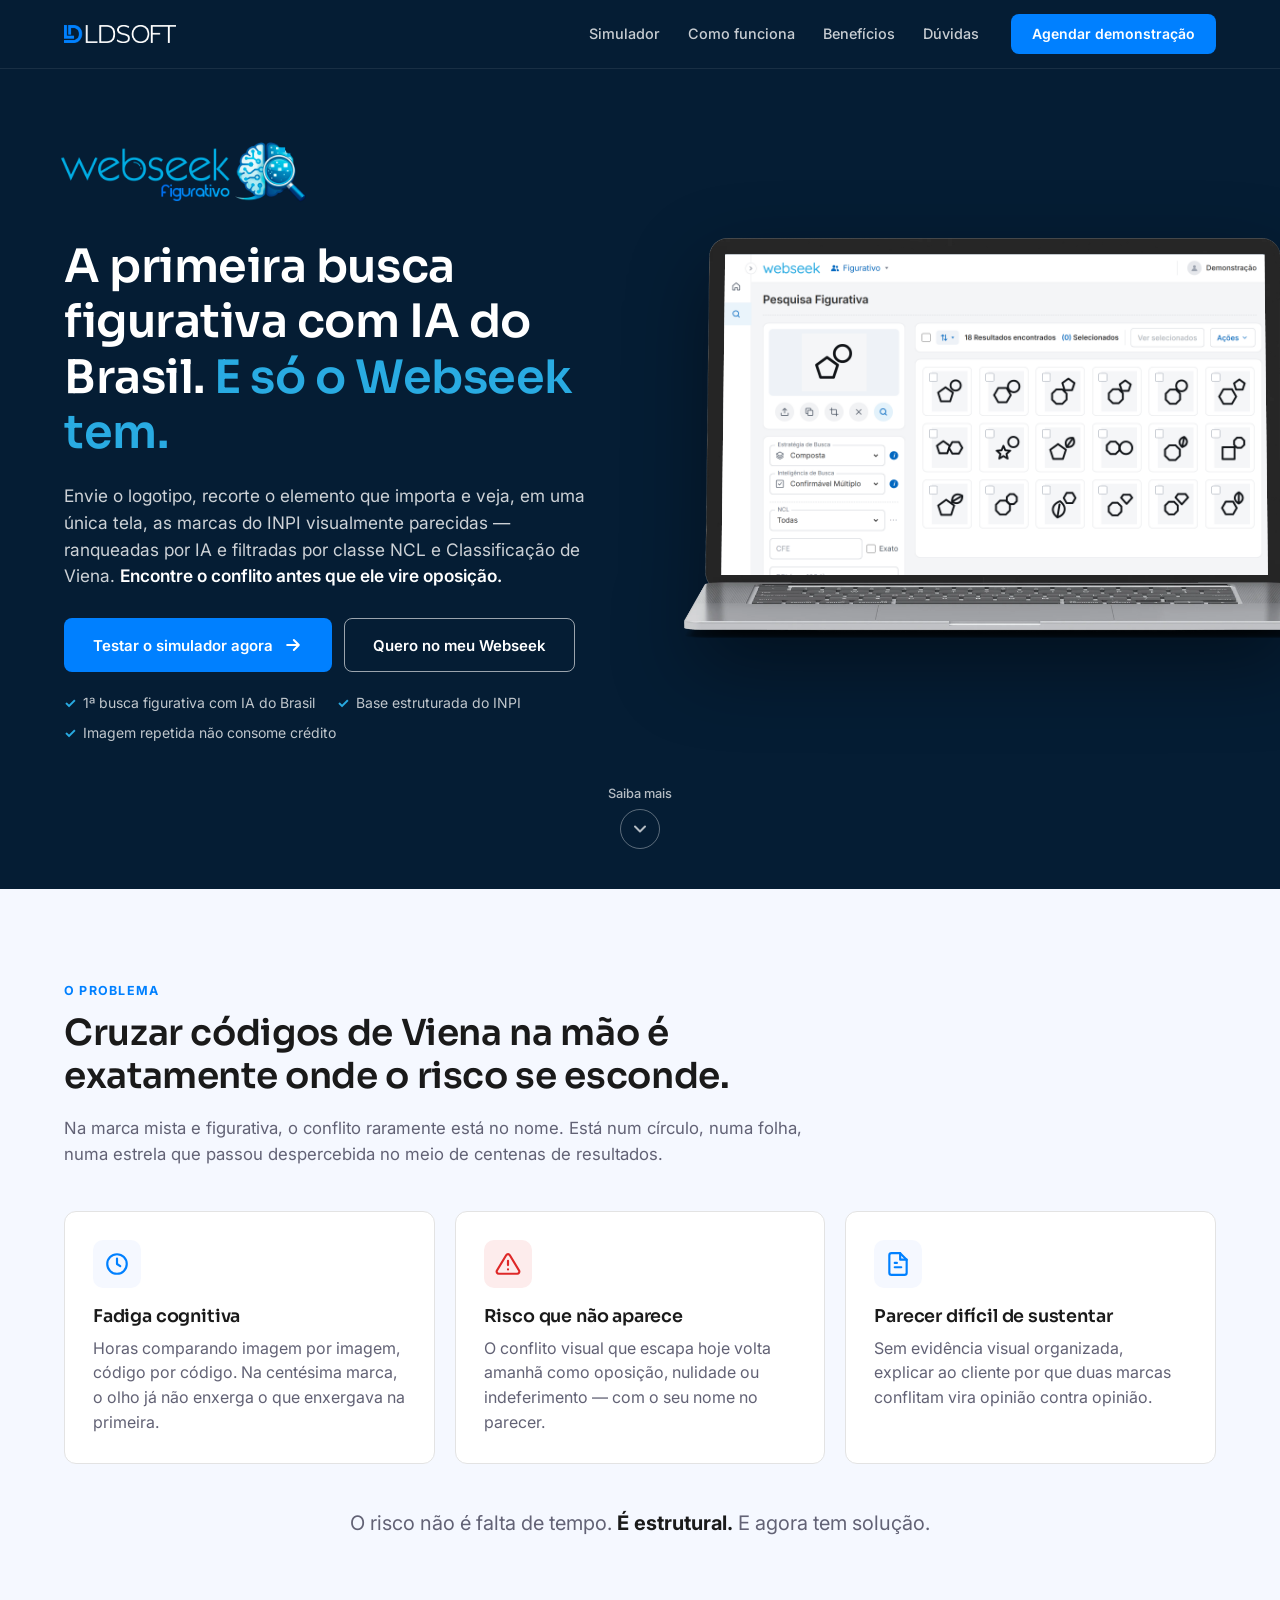
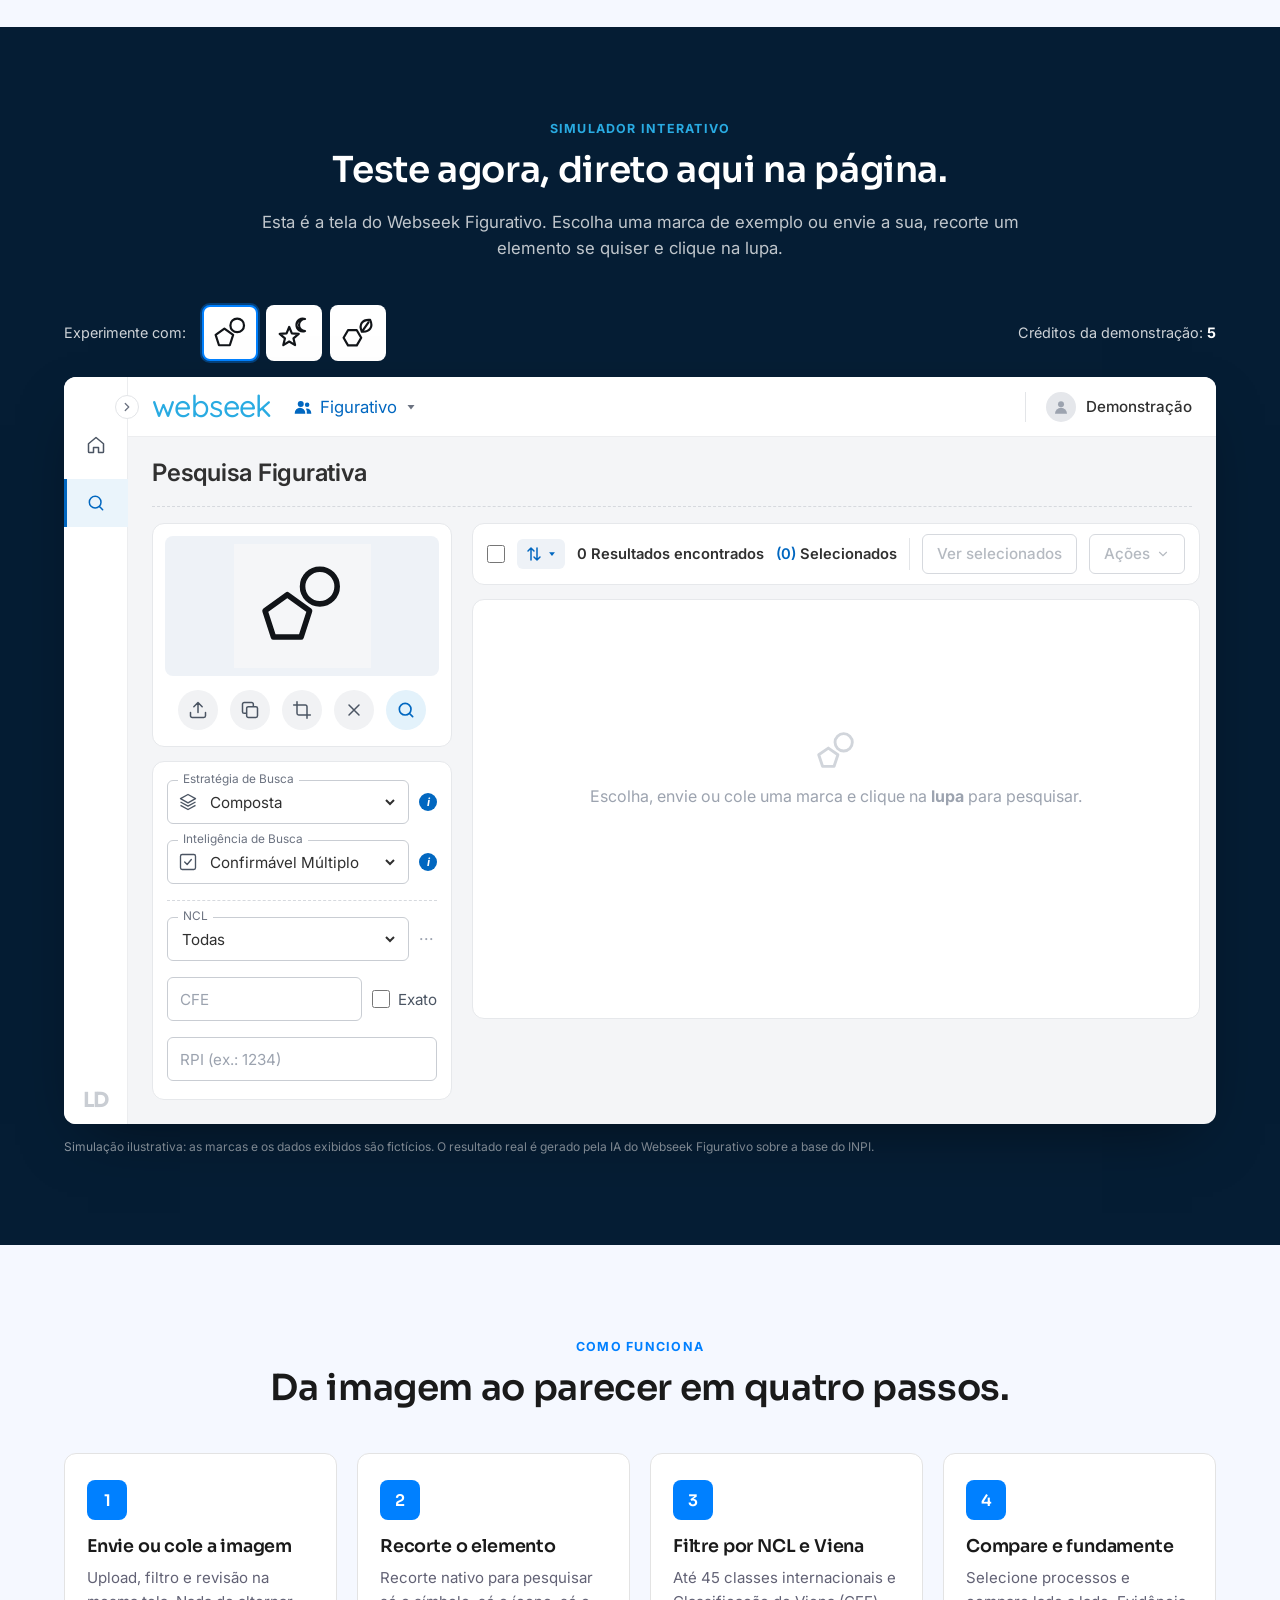
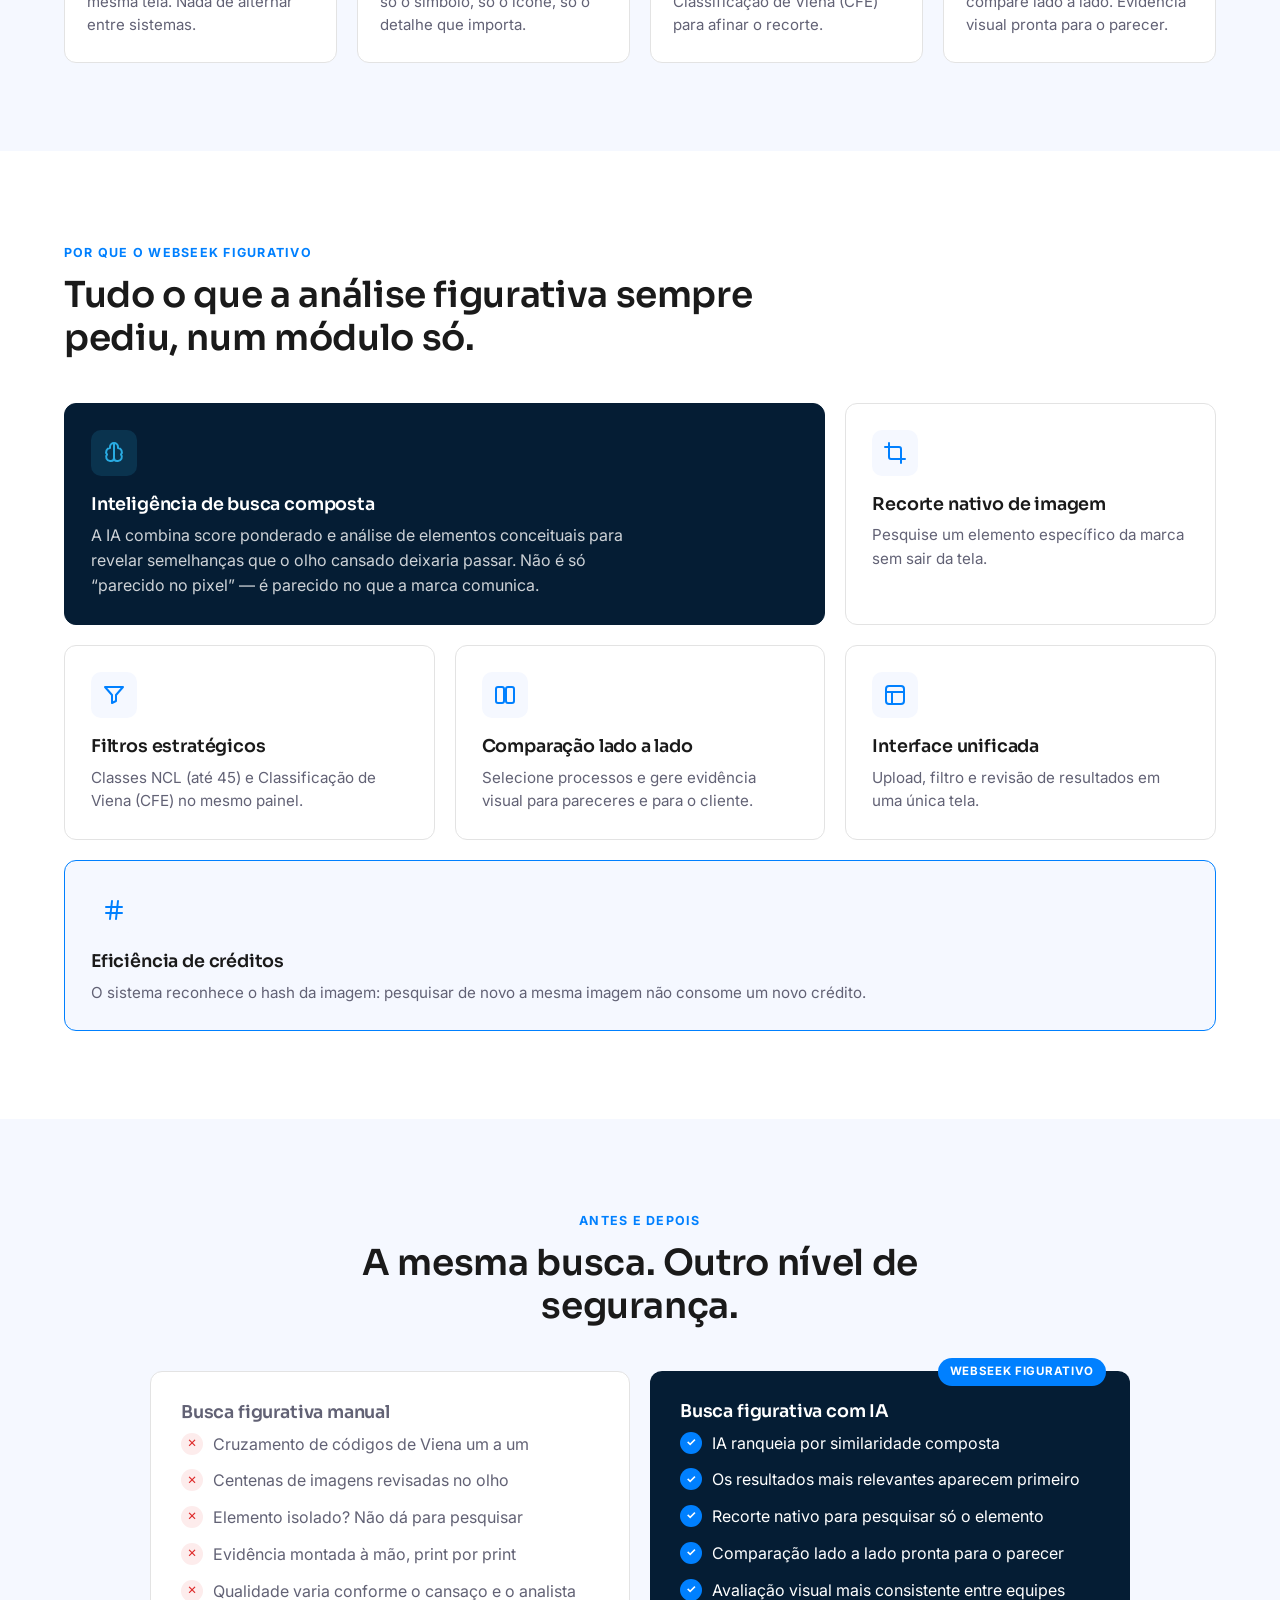
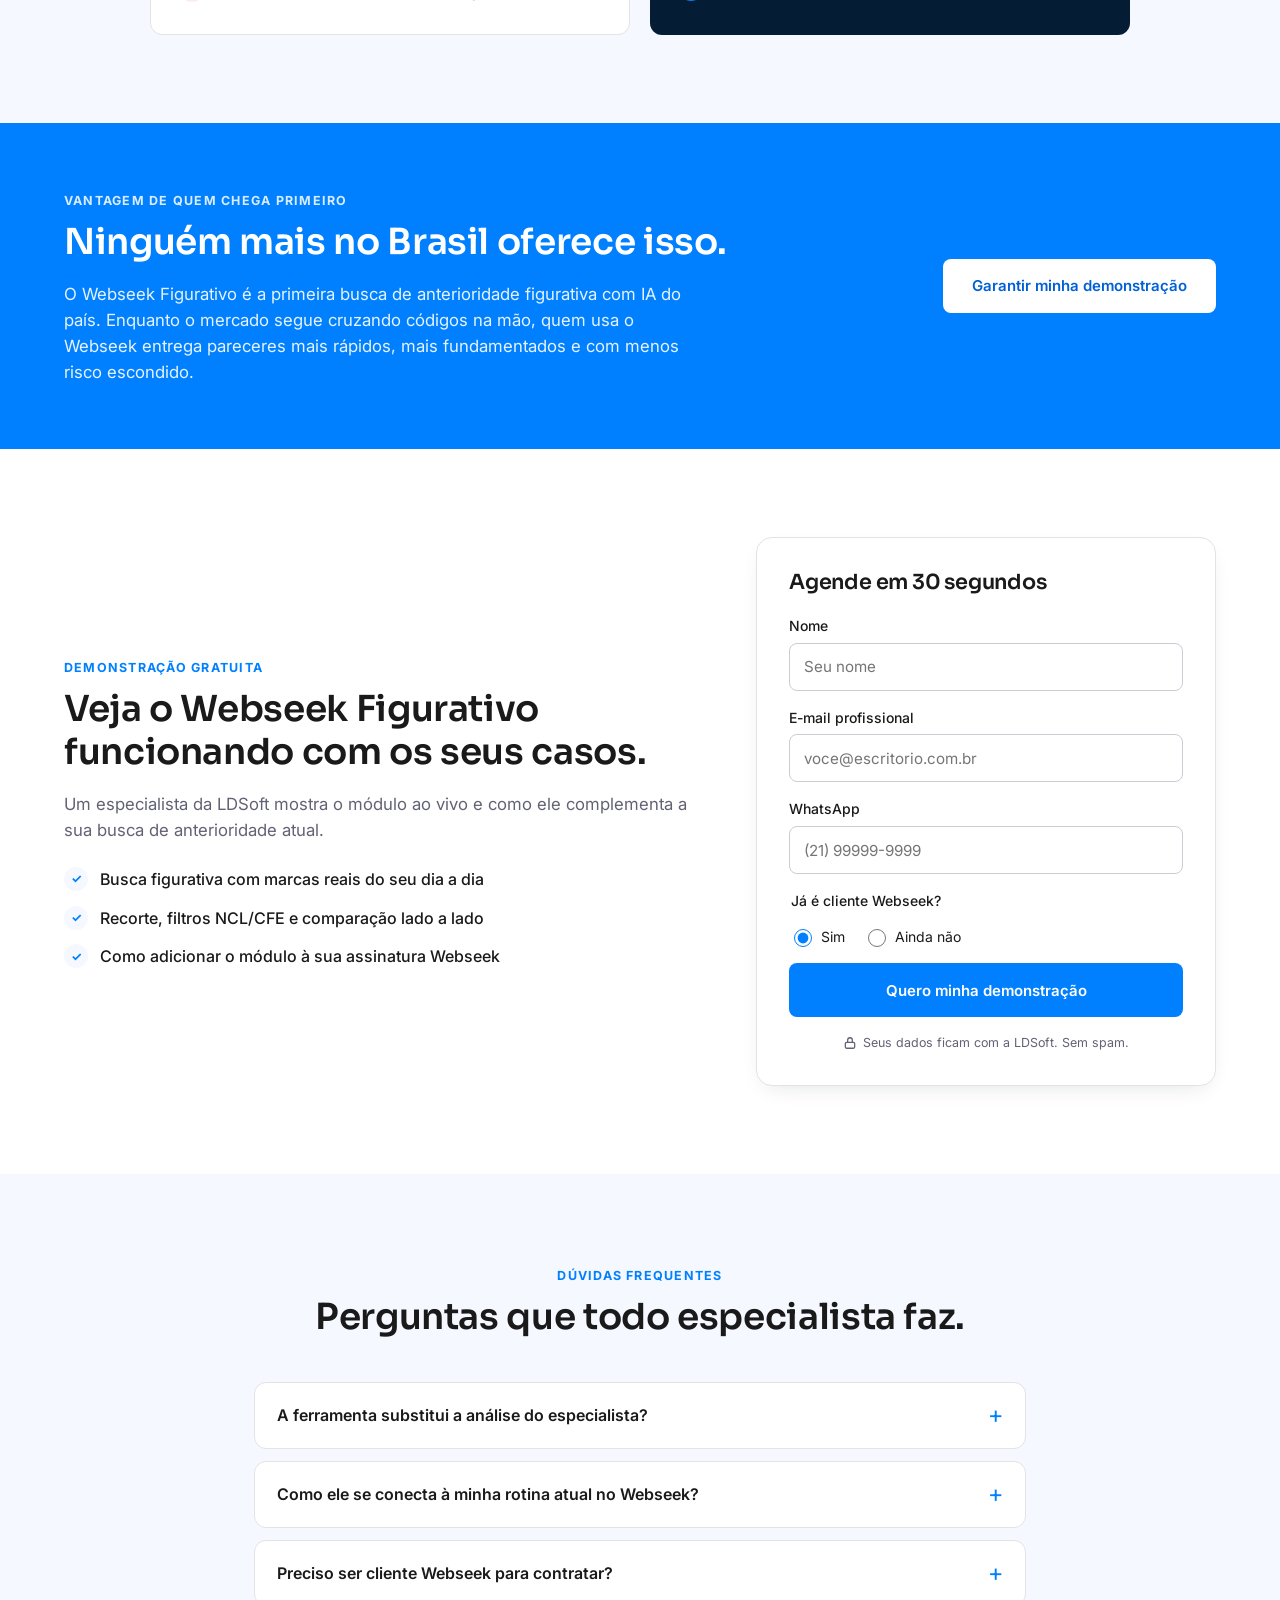
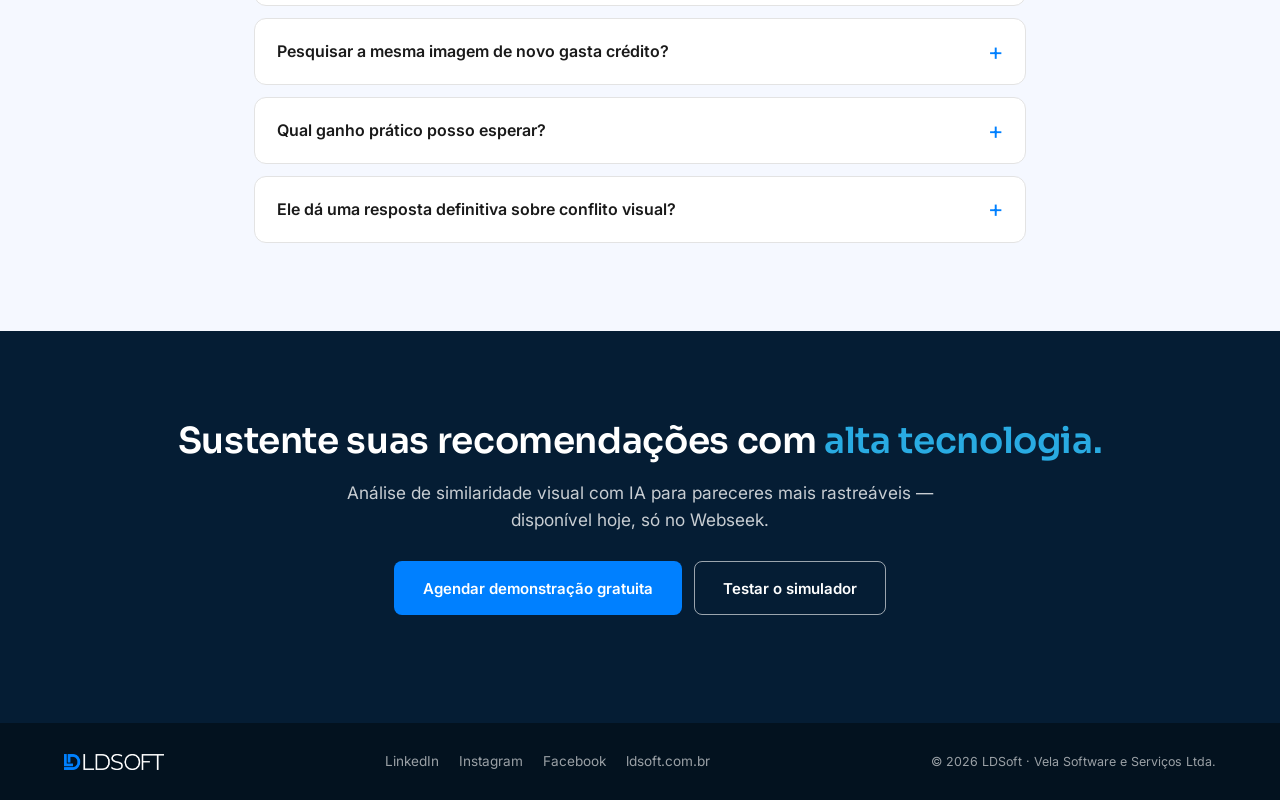
==== index.html @ 2590b04b "Cria LP do Webseek Figurativo com simulador de pesquisa - Banner com a tela de Pesquisa Figurativa d" ====
<!doctype html>
<html lang="pt-BR">
<head>
  <meta charset="utf-8">
  <meta name="viewport" content="width=device-width, initial-scale=1">
  <title>Webseek Figurativo | A primeira busca figurativa com IA do Brasil — LDSoft</title>
  <meta name="description" content="Envie o logotipo, recorte o elemento e encontre marcas visualmente semelhantes na base do INPI, ranqueadas por IA e filtradas por NCL e Classificação de Viena. Teste o simulador agora.">
  <meta property="og:title" content="Webseek Figurativo — a primeira busca de anterioridade figurativa com IA do Brasil">
  <meta property="og:description" content="Encontre o conflito visual antes que ele vire oposição. Teste o simulador grátis.">
  <meta property="og:image" content="assets/tela-pesquisa-figurativa.png">
  <meta name="theme-color" content="#082A3A">
  <link rel="preconnect" href="https://fonts.googleapis.com">
  <link rel="preconnect" href="https://fonts.gstatic.com" crossorigin>
  <link href="https://fonts.googleapis.com/css2?family=Inter:wght@400;500;600;700&family=Sora:wght@500;600;700&family=Quicksand:wght@400;500&display=swap" rel="stylesheet">
  <link rel="stylesheet" href="styles.css">
</head>
<body>

<!-- ============ HEADER ============ -->
<header class="topbar" id="topo">
  <div class="container topbar__inner">
    <a href="https://www.ldsoft.com.br" class="topbar__logo" aria-label="LDSoft">
      <img src="assets/logo-ldsoft.png" alt="LDSoft" width="112" height="18">
    </a>
    <nav class="topbar__nav" aria-label="Seções">
      <a href="#simulador">Simulador</a>
      <a href="#como-funciona">Como funciona</a>
      <a href="#beneficios">Benefícios</a>
      <a href="#faq">Dúvidas</a>
    </nav>
    <a href="#demonstracao" class="btn btn--primary btn--sm" data-cta="header">Agendar demonstração</a>
  </div>
</header>

<main>

<!-- ============ HERO / BANNER ============ -->
<section class="hero">
  <div class="hero__glow" aria-hidden="true"></div>
  <div class="container hero__grid">
    <div class="hero__copy">
      <img class="hero__logo" src="assets/logo-webseek-figurativo.png" alt="Webseek Figurativo" width="1220" height="400">
      <h1>A primeira busca figurativa com IA do Brasil. <span class="hl">E só o Webseek tem.</span></h1>
      <p class="hero__lead">Envie o logotipo, recorte o elemento que importa e veja, em uma única tela, as marcas do INPI visualmente parecidas — ranqueadas por IA e filtradas por classe NCL e Classificação de Viena. <strong>Encontre o conflito antes que ele vire oposição.</strong></p>
      <div class="hero__ctas">
        <a href="#simulador" class="btn btn--primary btn--lg" data-cta="hero-simulador">
          Testar o simulador agora
          <svg width="20" height="20" viewBox="0 0 24 24" fill="none" stroke="currentColor" stroke-width="2.4" stroke-linecap="round" stroke-linejoin="round" aria-hidden="true"><path d="M5 12h14M13 6l6 6-6 6"/></svg>
        </a>
        <a href="#demonstracao" class="btn btn--ghost btn--lg" data-cta="hero-demo">Quero no meu Webseek</a>
      </div>
      <ul class="hero__checks">
        <li>1ª busca figurativa com IA do Brasil</li>
        <li>Base estruturada do INPI</li>
        <li>Imagem repetida não consome crédito</li>
      </ul>
    </div>
    <div class="hero__visual">
      <div class="laptop">
        <img class="laptop__frame" src="assets/notebook.webp" alt="" width="2400" height="1528">
        <div class="laptop__screen">
          <img src="assets/tela-pesquisa-figurativa.png" alt="Tela de Pesquisa Figurativa do Webseek: marca pesquisada, filtros de estratégia, NCL e CFE, e 18 marcas visualmente semelhantes">
        </div>
      </div>
    </div>
  </div>

  <a href="#problema" class="scroll-down" aria-label="Rolar para a próxima seção" data-cta="hero-scroll">
    <span>Saiba mais</span>
    <svg width="22" height="22" viewBox="0 0 24 24" fill="none" stroke="currentColor" stroke-width="2.4" stroke-linecap="round" stroke-linejoin="round" aria-hidden="true"><path d="M6 9l6 6 6-6"/></svg>
  </a>
</section>

<!-- ============ PROBLEMA ============ -->
<section class="section section--light" id="problema">
  <div class="container">
    <div class="section__head">
      <span class="eyebrow">O problema</span>
      <h2>Cruzar códigos de Viena na mão é exatamente onde o risco se esconde.</h2>
      <p>Na marca mista e figurativa, o conflito raramente está no nome. Está num círculo, numa folha, numa estrela que passou despercebida no meio de centenas de resultados.</p>
    </div>
    <div class="pain">
      <article class="pain__card">
        <div class="pain__icon" aria-hidden="true">
          <svg width="26" height="26" viewBox="0 0 24 24" fill="none" stroke="currentColor" stroke-width="2" stroke-linecap="round" stroke-linejoin="round"><circle cx="12" cy="12" r="9"/><path d="M12 7v5l3 2"/></svg>
        </div>
        <h3>Fadiga cognitiva</h3>
        <p>Horas comparando imagem por imagem, código por código. Na centésima marca, o olho já não enxerga o que enxergava na primeira.</p>
      </article>
      <article class="pain__card">
        <div class="pain__icon pain__icon--alert" aria-hidden="true">
          <svg width="26" height="26" viewBox="0 0 24 24" fill="none" stroke="currentColor" stroke-width="2" stroke-linecap="round" stroke-linejoin="round"><path d="M10.3 3.9 1.8 18a2 2 0 0 0 1.7 3h17a2 2 0 0 0 1.7-3L13.7 3.9a2 2 0 0 0-3.4 0z"/><path d="M12 9v4M12 17h.01"/></svg>
        </div>
        <h3>Risco que não aparece</h3>
        <p>O conflito visual que escapa hoje volta amanhã como oposição, nulidade ou indeferimento — com o seu nome no parecer.</p>
      </article>
      <article class="pain__card">
        <div class="pain__icon" aria-hidden="true">
          <svg width="26" height="26" viewBox="0 0 24 24" fill="none" stroke="currentColor" stroke-width="2" stroke-linecap="round" stroke-linejoin="round"><path d="M14 2H6a2 2 0 0 0-2 2v16a2 2 0 0 0 2 2h12a2 2 0 0 0 2-2V8z"/><path d="M14 2v6h6M9 15h6M9 11h2"/></svg>
        </div>
        <h3>Parecer difícil de sustentar</h3>
        <p>Sem evidência visual organizada, explicar ao cliente por que duas marcas conflitam vira opinião contra opinião.</p>
      </article>
    </div>
    <p class="pain__punch">O risco não é falta de tempo. <strong>É estrutural.</strong> E agora tem solução.</p>
  </div>
</section>

<!-- ============ SIMULADOR ============ -->
<section class="section section--sim" id="simulador">
  <div class="container">
    <div class="section__head section__head--center">
      <span class="eyebrow eyebrow--light">Simulador interativo</span>
      <h2>Teste agora, direto aqui na página.</h2>
      <p>Esta é a tela do Webseek Figurativo. Escolha uma marca de exemplo ou envie a sua, recorte um elemento se quiser e clique na lupa.</p>
    </div>

    <div class="sim-pick">
      <span class="sim-pick__label">Experimente com:</span>
      <div class="sim-pick__samples" role="radiogroup" aria-label="Marcas de exemplo" id="simSamples"></div>
      <span class="sim-pick__credits">Créditos da demonstração: <strong id="simCredits">5</strong></span>
    </div>

    <div class="sim" id="sim">
      <aside class="app__side" aria-hidden="true">
        <span class="app__toggle"><svg width="14" height="14" viewBox="0 0 24 24" fill="none" stroke="currentColor" stroke-width="2.2" stroke-linecap="round" stroke-linejoin="round"><path d="m9 6 6 6-6 6"/></svg></span>
        <span class="app__nav"><svg width="20" height="20" viewBox="0 0 24 24" fill="none" stroke="currentColor" stroke-width="1.8" stroke-linecap="round" stroke-linejoin="round"><path d="M3 10.5 12 3l9 7.5V20a1 1 0 0 1-1 1h-5v-6H9v6H4a1 1 0 0 1-1-1z"/></svg></span>
        <span class="app__nav is-active"><svg width="20" height="20" viewBox="0 0 24 24" fill="none" stroke="currentColor" stroke-width="1.8" stroke-linecap="round"><circle cx="11" cy="11" r="7"/><path d="m20 20-3.5-3.5"/></svg></span>
        <span class="app__ld">LD</span>
      </aside>

      <div class="app__main">
        <header class="app__top">
          <span class="app__brand">webseek</span>
          <span class="app__module">
            <svg width="18" height="18" viewBox="0 0 24 24" fill="currentColor" aria-hidden="true"><circle cx="9" cy="8" r="4"/><path d="M1 21v-1a7 7 0 0 1 14 0v1z"/><circle cx="17.5" cy="9" r="3"/><path d="M16 14.2A6 6 0 0 1 23 20v1h-6v-1a8.9 8.9 0 0 0-1-5.8z"/></svg>
            Figurativo
            <svg width="12" height="12" viewBox="0 0 24 24" fill="currentColor" aria-hidden="true"><path d="M5 8h14l-7 9z"/></svg>
          </span>
          <span class="app__user">
            <span class="app__avatar" aria-hidden="true"><svg width="16" height="16" viewBox="0 0 24 24" fill="currentColor"><circle cx="12" cy="8" r="4.5"/><path d="M3 22a9 9 0 0 1 18 0z"/></svg></span>
            Demonstração
          </span>
        </header>

        <div class="app__content">
          <h3 class="app__title">Pesquisa Figurativa</h3>

          <div class="app__cols">
            <div class="app__left">
              <div class="card qcard">
                <div class="sim__canvas" id="simCanvas">
                  <div class="sim__image" id="simImage" aria-live="polite"></div>
                  <div class="sim__crop" id="simCrop" hidden>
                    <span class="sim__crop-handle" data-h="nw"></span>
                    <span class="sim__crop-handle" data-h="ne"></span>
                    <span class="sim__crop-handle" data-h="sw"></span>
                    <span class="sim__crop-handle" data-h="se"></span>
                  </div>
                </div>
                <div class="sim__tools">
                  <label class="tool" title="Enviar imagem">
                    <input type="file" accept="image/*" id="simUpload" hidden>
                    <svg width="20" height="20" viewBox="0 0 24 24" fill="none" stroke="currentColor" stroke-width="1.8" stroke-linecap="round" stroke-linejoin="round"><path d="M21 15v4a2 2 0 0 1-2 2H5a2 2 0 0 1-2-2v-4M17 8l-5-5-5 5M12 3v12"/></svg>
                    <span class="sr-only">Enviar imagem</span>
                  </label>
                  <button class="tool" type="button" id="simPaste" title="Colar imagem (Ctrl+V)">
                    <svg width="20" height="20" viewBox="0 0 24 24" fill="none" stroke="currentColor" stroke-width="1.8" stroke-linejoin="round"><rect x="8" y="8" width="13" height="13" rx="2"/><path d="M16 8V5a2 2 0 0 0-2-2H5a2 2 0 0 0-2 2v9a2 2 0 0 0 2 2h3"/></svg>
                    <span class="sr-only">Colar imagem</span>
                  </button>
                  <button class="tool" type="button" id="simCropBtn" title="Recortar elemento" aria-pressed="false">
                    <svg width="20" height="20" viewBox="0 0 24 24" fill="none" stroke="currentColor" stroke-width="1.8" stroke-linecap="round"><path d="M6 2v14a2 2 0 0 0 2 2h14"/><path d="M18 22V8a2 2 0 0 0-2-2H2"/></svg>
                    <span class="sr-only">Recortar elemento</span>
                  </button>
                  <button class="tool" type="button" id="simClear" title="Limpar recorte">
                    <svg width="20" height="20" viewBox="0 0 24 24" fill="none" stroke="currentColor" stroke-width="1.8" stroke-linecap="round"><path d="M18 6 6 18M6 6l12 12"/></svg>
                    <span class="sr-only">Limpar recorte</span>
                  </button>
                  <button class="tool tool--search" type="button" id="simSearch" title="Pesquisar">
                    <svg width="20" height="20" viewBox="0 0 24 24" fill="none" stroke="currentColor" stroke-width="2" stroke-linecap="round"><circle cx="11" cy="11" r="7"/><path d="m20 20-3.5-3.5"/></svg>
                    <span class="sr-only">Pesquisar</span>
                  </button>
                </div>
              </div>

              <div class="card fcard">
                <div class="ofield-row">
                  <label class="ofield">
                    <span class="ofield__label">Estratégia de Busca</span>
                    <span class="ofield__icon" aria-hidden="true"><svg width="20" height="20" viewBox="0 0 24 24" fill="none" stroke="currentColor" stroke-width="1.6" stroke-linejoin="round"><path d="m12 3 9 5-9 5-9-5z"/><path d="m3 12 9 5 9-5M3 16l9 5 9-5"/></svg></span>
                    <select id="simStrategy"><option>Composta</option></select>
                  </label>
                  <span class="ofield__info" title="A busca composta considera todos os elementos da marca em conjunto.">i</span>
                </div>
                <div class="ofield-row">
                  <label class="ofield">
                    <span class="ofield__label">Inteligência de Busca</span>
                    <span class="ofield__icon" aria-hidden="true"><svg width="20" height="20" viewBox="0 0 24 24" fill="none" stroke="currentColor" stroke-width="1.6" stroke-linecap="round" stroke-linejoin="round"><rect x="3" y="3" width="18" height="18" rx="2"/><path d="m8 12 3 3 5-6"/></svg></span>
                    <select id="simIntel"><option>Confirmável Múltiplo</option></select>
                  </label>
                  <span class="ofield__info" title="Define como a IA confirma as semelhanças encontradas.">i</span>
                </div>
                <hr class="fcard__sep">
                <div class="ofield-row">
                  <label class="ofield">
                    <span class="ofield__label">NCL</span>
                    <select id="simNcl"></select>
                  </label>
                  <span class="ofield__more" aria-hidden="true">···</span>
                </div>
                <div class="ofield-row">
                  <label class="ofield ofield--plain">
                    <span class="sr-only">CFE</span>
                    <input type="text" id="simCfe" placeholder="CFE" inputmode="decimal" autocomplete="off">
                  </label>
                  <label class="check"><input type="checkbox" id="simExact"> Exato</label>
                </div>
                <label class="ofield ofield--plain">
                  <span class="sr-only">RPI</span>
                  <input type="text" id="simRpi" placeholder="RPI (ex.: 1234)" inputmode="numeric" autocomplete="off">
                </label>
              </div>
            </div>

            <div class="app__right">
              <div class="card rbar">
                <label class="check check--box" title="Selecionar todos"><input type="checkbox" id="simAll"><span class="sr-only">Selecionar todos</span></label>
                <button type="button" class="rbar__sort" id="simSort" title="Inverter ordenação" aria-label="Inverter ordenação">
                  <svg width="18" height="18" viewBox="0 0 24 24" fill="none" stroke="currentColor" stroke-width="2" stroke-linecap="round" stroke-linejoin="round"><path d="M8 20V4M4 8l4-4 4 4M16 4v16M12 16l4 4 4-4"/></svg>
                  <svg width="10" height="10" viewBox="0 0 24 24" fill="currentColor"><path d="M5 8h14l-7 9z"/></svg>
                </button>
                <span class="rbar__count"><strong id="simCount">0</strong> Resultados encontrados</span>
                <span class="rbar__sel"><span class="rbar__n">(<span id="simSelCount">0</span>)</span> Selecionados</span>
                <span class="rbar__div" aria-hidden="true"></span>
                <button type="button" class="obtn" id="simCompare" disabled>Ver selecionados</button>
                <div class="actions">
                  <button type="button" class="obtn" id="simActions" aria-expanded="false" disabled>Ações
                    <svg width="14" height="14" viewBox="0 0 24 24" fill="none" stroke="currentColor" stroke-width="2" stroke-linecap="round"><path d="m6 9 6 6 6-6"/></svg>
                  </button>
                  <div class="actions__menu" id="simActionsMenu" hidden>
                    <button type="button" data-act="compare">Comparar lado a lado</button>
                    <a href="#demonstracao" data-cta="acoes-exportar">Exportar evidência <em>versão completa</em></a>
                  </div>
                </div>
              </div>
              <div class="card rgrid">
                <div class="sim__grid" id="simGrid">
                  <div class="sim__empty">
                    <svg width="48" height="48" viewBox="0 0 100 100" fill="none" stroke="currentColor" stroke-width="6" stroke-linejoin="round" aria-hidden="true"><circle cx="66" cy="34" r="18"/><path d="M34 46 54 60 46 84H22L14 60z"/></svg>
                    <p>Escolha, envie ou cole uma marca e clique na <strong>lupa</strong> para pesquisar.</p>
                  </div>
                </div>
              </div>
            </div>
          </div>
        </div>
      </div>

      <div class="sim__toast" id="simToast" role="status" hidden></div>

      <!-- Comparação lado a lado (abre dentro do simulador) -->
      <div class="modal" id="cmpModal" hidden role="dialog" aria-modal="true" aria-labelledby="cmpTitle">
        <div class="modal__backdrop" data-close></div>
        <div class="modal__box">
          <div class="modal__head">
            <h3 id="cmpTitle">Comparação lado a lado</h3>
            <button class="modal__x" type="button" data-close aria-label="Fechar">×</button>
          </div>
          <div class="cmp" id="cmpBody"></div>
          <div class="modal__foot">
            <span class="muted">Na versão completa, exporte essa comparação como evidência visual para o parecer.</span>
            <a href="#demonstracao" class="btn btn--primary" data-close data-cta="comparacao">Quero essa evidência no meu parecer</a>
          </div>
        </div>
      </div>
    </div>

    <div class="sim__cta" id="simCta" hidden>
      <div>
        <strong>Isso foi só uma simulação.</strong>
        <span>Imagine na sua base real, com os processos dos seus clientes.</span>
      </div>
      <a href="#demonstracao" class="btn btn--primary" data-cta="simulador-resultado">Quero ver com meus processos</a>
    </div>
    <p class="sim__disclaimer">Simulação ilustrativa: as marcas e os dados exibidos são fictícios. O resultado real é gerado pela IA do Webseek Figurativo sobre a base do INPI.</p>
  </div>
</section>

<!-- ============ COMO FUNCIONA ============ -->
<section class="section section--light" id="como-funciona">
  <div class="container">
    <div class="section__head section__head--center">
      <span class="eyebrow">Como funciona</span>
      <h2>Da imagem ao parecer em quatro passos.</h2>
    </div>
    <ol class="steps">
      <li>
        <span class="steps__n">1</span>
        <h3>Envie ou cole a imagem</h3>
        <p>Upload, filtro e revisão na mesma tela. Nada de alternar entre sistemas.</p>
      </li>
      <li>
        <span class="steps__n">2</span>
        <h3>Recorte o elemento</h3>
        <p>Recorte nativo para pesquisar só o símbolo, só o ícone, só o detalhe que importa.</p>
      </li>
      <li>
        <span class="steps__n">3</span>
        <h3>Filtre por NCL e Viena</h3>
        <p>Até 45 classes internacionais e Classificação de Viena (CFE) para afinar o recorte.</p>
      </li>
      <li>
        <span class="steps__n">4</span>
        <h3>Compare e fundamente</h3>
        <p>Selecione processos e compare lado a lado. Evidência visual pronta para o parecer.</p>
      </li>
    </ol>
  </div>
</section>

<!-- ============ BENEFÍCIOS ============ -->
<section class="section" id="beneficios">
  <div class="container">
    <div class="section__head">
      <span class="eyebrow">Por que o Webseek Figurativo</span>
      <h2>Tudo o que a análise figurativa sempre pediu, num módulo só.</h2>
    </div>
    <div class="features">
      <article class="feature feature--wide">
        <div class="feature__icon" aria-hidden="true"><svg width="24" height="24" viewBox="0 0 24 24" fill="none" stroke="currentColor" stroke-width="2" stroke-linecap="round" stroke-linejoin="round"><path d="M12 2a4 4 0 0 0-4 4v1a4 4 0 0 0-3 6.5A4 4 0 0 0 8 20h1a3 3 0 0 0 3-3V2zM12 2a4 4 0 0 1 4 4v1a4 4 0 0 1 3 6.5A4 4 0 0 1 16 20h-1a3 3 0 0 1-3-3"/></svg></div>
        <h3>Inteligência de busca composta</h3>
        <p>A IA combina score ponderado e análise de elementos conceituais para revelar semelhanças que o olho cansado deixaria passar. Não é só “parecido no pixel” — é parecido no que a marca comunica.</p>
      </article>
      <article class="feature">
        <div class="feature__icon" aria-hidden="true"><svg width="24" height="24" viewBox="0 0 24 24" fill="none" stroke="currentColor" stroke-width="2" stroke-linecap="round"><path d="M6 2v14a2 2 0 0 0 2 2h14"/><path d="M18 22V8a2 2 0 0 0-2-2H2"/></svg></div>
        <h3>Recorte nativo de imagem</h3>
        <p>Pesquise um elemento específico da marca sem sair da tela.</p>
      </article>
      <article class="feature">
        <div class="feature__icon" aria-hidden="true"><svg width="24" height="24" viewBox="0 0 24 24" fill="none" stroke="currentColor" stroke-width="2" stroke-linecap="round" stroke-linejoin="round"><path d="M3 4h18l-7 8v6l-4 2v-8z"/></svg></div>
        <h3>Filtros estratégicos</h3>
        <p>Classes NCL (até 45) e Classificação de Viena (CFE) no mesmo painel.</p>
      </article>
      <article class="feature">
        <div class="feature__icon" aria-hidden="true"><svg width="24" height="24" viewBox="0 0 24 24" fill="none" stroke="currentColor" stroke-width="2" stroke-linecap="round" stroke-linejoin="round"><rect x="3" y="4" width="8" height="16" rx="2"/><rect x="13" y="4" width="8" height="16" rx="2"/></svg></div>
        <h3>Comparação lado a lado</h3>
        <p>Selecione processos e gere evidência visual para pareceres e para o cliente.</p>
      </article>
      <article class="feature">
        <div class="feature__icon" aria-hidden="true"><svg width="24" height="24" viewBox="0 0 24 24" fill="none" stroke="currentColor" stroke-width="2" stroke-linecap="round" stroke-linejoin="round"><rect x="3" y="3" width="18" height="18" rx="3"/><path d="M3 9h18M9 21V9"/></svg></div>
        <h3>Interface unificada</h3>
        <p>Upload, filtro e revisão de resultados em uma única tela.</p>
      </article>
      <article class="feature feature--accent">
        <div class="feature__icon" aria-hidden="true"><svg width="24" height="24" viewBox="0 0 24 24" fill="none" stroke="currentColor" stroke-width="2" stroke-linecap="round" stroke-linejoin="round"><path d="M4 9h16M4 15h16M10 3 8 21M16 3l-2 18"/></svg></div>
        <h3>Eficiência de créditos</h3>
        <p>O sistema reconhece o hash da imagem: pesquisar de novo a mesma imagem não consome um novo crédito.</p>
      </article>
    </div>
  </div>
</section>

<!-- ============ COMPARATIVO ============ -->
<section class="section section--light">
  <div class="container">
    <div class="section__head section__head--center">
      <span class="eyebrow">Antes e depois</span>
      <h2>A mesma busca. Outro nível de segurança.</h2>
    </div>
    <div class="vs">
      <div class="vs__col vs__col--old">
        <h3>Busca figurativa manual</h3>
        <ul>
          <li>Cruzamento de códigos de Viena um a um</li>
          <li>Centenas de imagens revisadas no olho</li>
          <li>Elemento isolado? Não dá para pesquisar</li>
          <li>Evidência montada à mão, print por print</li>
          <li>Qualidade varia conforme o cansaço e o analista</li>
        </ul>
      </div>
      <div class="vs__col vs__col--new">
        <span class="vs__tag">Webseek Figurativo</span>
        <h3>Busca figurativa com IA</h3>
        <ul>
          <li>IA ranqueia por similaridade composta</li>
          <li>Os resultados mais relevantes aparecem primeiro</li>
          <li>Recorte nativo para pesquisar só o elemento</li>
          <li>Comparação lado a lado pronta para o parecer</li>
          <li>Avaliação visual mais consistente entre equipes</li>
        </ul>
      </div>
    </div>
  </div>
</section>

<!-- ============ PIONEIRO ============ -->
<section class="pioneer">
  <div class="container pioneer__inner">
    <div>
      <span class="eyebrow eyebrow--light">Vantagem de quem chega primeiro</span>
      <h2>Ninguém mais no Brasil oferece isso.</h2>
      <p>O Webseek Figurativo é a primeira busca de anterioridade figurativa com IA do país. Enquanto o mercado segue cruzando códigos na mão, quem usa o Webseek entrega pareceres mais rápidos, mais fundamentados e com menos risco escondido.</p>
    </div>
    <a href="#demonstracao" class="btn btn--light btn--lg" data-cta="pioneiro">Garantir minha demonstração</a>
  </div>
</section>

<!-- ============ FORMULÁRIO ============ -->
<section class="section" id="demonstracao">
  <div class="container lead">
    <div class="lead__copy">
      <span class="eyebrow">Demonstração gratuita</span>
      <h2>Veja o Webseek Figurativo funcionando com os seus casos.</h2>
      <p>Um especialista da LDSoft mostra o módulo ao vivo e como ele complementa a sua busca de anterioridade atual.</p>
      <ul class="checklist">
        <li>Busca figurativa com marcas reais do seu dia a dia</li>
        <li>Recorte, filtros NCL/CFE e comparação lado a lado</li>
        <li>Como adicionar o módulo à sua assinatura Webseek</li>
      </ul>
    </div>

    <form class="form" id="leadForm" novalidate>
      <h3 class="form__title">Agende em 30 segundos</h3>
      <label class="field">
        <span>Nome</span>
        <input type="text" name="firstname" autocomplete="name" required placeholder="Seu nome">
        <em class="field__err">Informe seu nome.</em>
      </label>
      <label class="field">
        <span>E-mail profissional</span>
        <input type="email" name="email" autocomplete="email" required placeholder="voce@escritorio.com.br">
        <em class="field__err">Informe um e-mail válido.</em>
      </label>
      <label class="field">
        <span>WhatsApp</span>
        <input type="tel" name="phone" autocomplete="tel" inputmode="tel" required placeholder="(21) 99999-9999">
        <em class="field__err">Informe um telefone com DDD.</em>
      </label>
      <fieldset class="field field--radio">
        <legend>Já é cliente Webseek?</legend>
        <label><input type="radio" name="cliente_webseek" value="Sim" checked> Sim</label>
        <label><input type="radio" name="cliente_webseek" value="Não"> Ainda não</label>
      </fieldset>
      <button type="submit" class="btn btn--primary btn--block btn--lg" id="leadSubmit">Quero minha demonstração</button>
      <p class="form__note">
        <svg width="14" height="14" viewBox="0 0 24 24" fill="none" stroke="currentColor" stroke-width="2.2" stroke-linecap="round" stroke-linejoin="round" aria-hidden="true"><rect x="4" y="11" width="16" height="10" rx="2"/><path d="M8 11V7a4 4 0 0 1 8 0v4"/></svg>
        Seus dados ficam com a LDSoft. Sem spam.
      </p>
      <div class="form__ok" id="leadOk" hidden>
        <div class="form__ok-icon" aria-hidden="true">✓</div>
        <h3>Pedido recebido!</h3>
        <p>Nosso time entra em contato em breve para agendar sua demonstração.</p>
      </div>
    </form>
  </div>
</section>

<!-- ============ FAQ ============ -->
<section class="section section--light" id="faq">
  <div class="container container--narrow">
    <div class="section__head section__head--center">
      <span class="eyebrow">Dúvidas frequentes</span>
      <h2>Perguntas que todo especialista faz.</h2>
    </div>
    <div class="faq">
      <details>
        <summary>A ferramenta substitui a análise do especialista?</summary>
        <p>Não. A decisão técnica final continua com o especialista. O Webseek Figurativo organiza, ranqueia e evidencia as semelhanças visuais para que a sua análise seja mais rápida, consistente e bem fundamentada.</p>
      </details>
      <details>
        <summary>Como ele se conecta à minha rotina atual no Webseek?</summary>
        <p>É um módulo complementar à busca de anterioridade que você já faz. Ele acrescenta a camada de análise visual sem mudar o seu fluxo.</p>
      </details>
      <details>
        <summary>Preciso ser cliente Webseek para contratar?</summary>
        <p>O Webseek Figurativo é um módulo adicional da assinatura Webseek. Se você ainda não é cliente, nosso time mostra na demonstração como começar.</p>
      </details>
      <details>
        <summary>Pesquisar a mesma imagem de novo gasta crédito?</summary>
        <p>Não. O sistema reconhece o hash da imagem e não cobra uma nova pesquisa para uma imagem idêntica.</p>
      </details>
      <details>
        <summary>Qual ganho prático posso esperar?</summary>
        <p>Menos risco nas buscas baseadas em CFE, menos fadiga cognitiva e uma avaliação visual mais consistente entre as pessoas da equipe.</p>
      </details>
      <details>
        <summary>Ele dá uma resposta definitiva sobre conflito visual?</summary>
        <p>Não. O resultado deve ser lido junto com os demais critérios técnicos. A ferramenta não promete resultados definitivos nem elimina o risco jurídico — ela reduz o que fica escondido.</p>
      </details>
    </div>
  </div>
</section>

<!-- ============ CTA FINAL ============ -->
<section class="final">
  <div class="container final__inner">
    <h2>Sustente suas recomendações com <span class="hl">alta tecnologia.</span></h2>
    <p>Análise de similaridade visual com IA para pareceres mais rastreáveis — disponível hoje, só no Webseek.</p>
    <div class="hero__ctas hero__ctas--center">
      <a href="#demonstracao" class="btn btn--primary btn--lg" data-cta="final-demo">Agendar demonstração gratuita</a>
      <a href="#simulador" class="btn btn--ghost btn--lg" data-cta="final-simulador">Testar o simulador</a>
    </div>
  </div>
</section>

</main>

<footer class="footer">
  <div class="container footer__inner">
    <img src="assets/logo-ldsoft.png" alt="LDSoft" width="100" height="16">
    <nav aria-label="Redes sociais">
      <a href="https://www.linkedin.com/company/ldsoft/" target="_blank" rel="noopener">LinkedIn</a>
      <a href="https://www.instagram.com/ldsoftbr/" target="_blank" rel="noopener">Instagram</a>
      <a href="https://www.facebook.com/LDSOFTBrasil/" target="_blank" rel="noopener">Facebook</a>
      <a href="https://www.ldsoft.com.br" target="_blank" rel="noopener">ldsoft.com.br</a>
    </nav>
    <small>© 2026 LDSoft · Vela Software e Serviços Ltda.</small>
  </div>
</footer>

<!-- CTA fixo no mobile -->
<div class="mbar" id="mbar">
  <a href="#simulador" class="btn btn--ghost btn--sm">Testar</a>
  <a href="#demonstracao" class="btn btn--primary btn--sm">Agendar demonstração</a>
</div>

<script src="app.js"></script>
<!-- Rastreamento HubSpot (mesmo portal da LP atual) — captura UTMs e origem automaticamente -->
<script async defer src="https://js.hs-scripts.com/50803294.js" id="hs-script-loader"></script>
</body>
</html>
---- styles.css ----
/* =========================================================
   Webseek Figurativo — LP
   Identidade LDSoft (ldsoft.com.br): Sora + Inter, azuis sólidos,
   botões com cantos de 8px. Sem degradês.
   ========================================================= */
:root {
  /* Paleta LDSoft */
  --blue1: #2191FF;
  --blue2: #29ABE2;   /* azul-claro (webseek) */
  --blue3: #0080FF;   /* azul principal */
  --blue4: #0061D6;   /* azul hover */
  --blue7: #051D34;   /* azul-marinho */
  --blue8: #0167C0;
  --lightblue: #F5F8FF;
  --lightgray: #F9F9F9;
  --gray: #E3E3E3;
  --black: #1A1A1A;
  --black2: #303030;
  --black3: #626275;
  --white: #FFFFFF;

  --ok: #16A36A;
  --danger: #DE2828;

  --radius: 12px;
  --radius-btn: 8px;
  --shadow: 0 8px 24px -12px rgba(5, 29, 52, .18);
  --shadow-lg: 0 24px 60px -24px rgba(0, 0, 0, .5);
  --font: "Inter", "Roboto", system-ui, sans-serif;
  --font-title: "Sora", "Inter", sans-serif;
}

*, *::before, *::after { box-sizing: border-box; }
[hidden] { display: none !important; }
html { scroll-behavior: smooth; scroll-padding-top: 72px; }
body {
  margin: 0; font-family: var(--font); color: var(--black); background: var(--white);
  font-size: 16px; line-height: 1.55; -webkit-font-smoothing: antialiased; overflow-x: hidden;
}
img { max-width: 100%; height: auto; display: block; }
a { color: inherit; }
h1, h2, h3 { font-family: var(--font-title); font-weight: 600; line-height: 1.2; margin: 0 0 .5em; letter-spacing: -.01em; }
h1 { font-size: clamp(2rem, 3.6vw, 3.1rem); }
h2 { font-size: clamp(1.6rem, 2.8vw, 2.25rem); }
h3 { font-size: 1.1rem; }
p { margin: 0 0 1em; }
.sr-only { position: absolute; width: 1px; height: 1px; overflow: hidden; clip: rect(0 0 0 0); white-space: nowrap; }
.muted { color: var(--black3); font-size: .875rem; }
.hl { color: var(--blue2); }

.container { width: 100%; max-width: 1200px; margin: 0 auto; padding: 0 24px; }
.container--narrow { max-width: 820px; }

/* ---------- Botões (padrão LDSoft) ---------- */
.btn {
  display: inline-flex; align-items: center; justify-content: center; gap: .6rem;
  height: 3rem; padding: 0 32px; border-radius: var(--radius-btn); border: 1px solid transparent;
  font: 600 14px/1 var(--font); text-decoration: none; white-space: nowrap; cursor: pointer;
  transition: background .2s, color .2s, border-color .2s;
}
.btn:focus-visible, .tool:focus-visible, .obtn:focus-visible, summary:focus-visible { outline: 3px solid var(--blue2); outline-offset: 2px; }
.btn--primary { background: var(--blue3); color: var(--white); }
.btn--primary:hover { background: var(--blue4); }
.btn--ghost { background: transparent; color: var(--white); border-color: rgba(255,255,255,.6); }
.btn--ghost:hover { background: var(--white); color: var(--blue7); border-color: var(--white); }
.btn--light { background: var(--white); color: var(--blue4); }
.btn--light:hover { background: var(--lightblue); }
.btn--lg { height: 3.375rem; padding: 0 28px; font-size: 15px; }
.btn--sm { height: 2.5rem; padding: 0 20px; }
.btn--block { width: 100%; }

/* ---------- Topbar ---------- */
.topbar { position: sticky; top: 0; z-index: 50; background: var(--blue7); border-bottom: 1px solid rgba(255,255,255,.08); }
.topbar__inner { display: flex; align-items: center; gap: 32px; height: 68px; }
.topbar__logo img { width: 112px; height: auto; }
.topbar__nav { display: flex; gap: 28px; margin-left: auto; }
.topbar__nav a { color: rgba(255,255,255,.78); text-decoration: none; font-size: .9rem; font-weight: 500; }
.topbar__nav a:hover { color: var(--white); }

/* ---------- Hero ---------- */
.hero { position: relative; overflow: hidden; color: var(--white); background: var(--blue7); padding: 64px 0 40px; }
/* Brilho sutil que acompanha o cursor (posição suavizada pelo app.js) */
.hero::before {
  content: ""; position: absolute; z-index: 0; pointer-events: none;
  width: 760px; height: 760px; left: 0; top: 0; border-radius: 50%;
  background: radial-gradient(closest-side, rgba(41, 171, 226, .24), rgba(0, 128, 255, .10) 50%, transparent);
  transform: translate3d(calc(var(--gx, 50vw) - 50%), calc(var(--gy, 40%) - 50%), 0);
  opacity: 0; transition: opacity .8s ease;
}
.hero.has-glow::before { opacity: 1; }
.hero__grid { position: relative; z-index: 1; display: grid; grid-template-columns: 1fr 1fr; gap: 88px; align-items: center; }
.hero__logo { width: 250px; height: auto; margin: 0 0 24px -6px; }
.hero h1 { color: var(--white); }
.hero__lead { font-size: 1.08rem; color: rgba(255,255,255,.8); max-width: 560px; }
.hero__lead strong { color: var(--white); font-weight: 600; }
.hero__ctas { display: flex; flex-wrap: wrap; gap: 12px; margin: 28px 0 20px; }
.hero__ctas--center { justify-content: center; }
.hero__checks { list-style: none; padding: 0; margin: 0; display: flex; flex-wrap: wrap; gap: 8px 22px; font-size: .875rem; color: rgba(255,255,255,.75); }
.hero__checks li::before { content: "✓"; color: var(--blue2); font-weight: 700; margin-right: 7px; }

/* Notebook com a tela do produto */
.hero__visual { position: relative; }
.laptop { position: relative; width: 100%; filter: drop-shadow(0 30px 40px rgba(0, 0, 0, .4)); }

/* Entrada gradual ao carregar (sem depender de scroll) */
@keyframes fadeUp { from { opacity: 0; transform: translateY(18px); } to { opacity: 1; transform: none; } }
@keyframes fadeIn { from { opacity: 0; } to { opacity: 1; } }
.topbar { animation: fadeIn .6s ease-out both; }
.hero__copy > * { animation: fadeUp .7s cubic-bezier(.2, .7, .2, 1) both; }
.hero__copy > :nth-child(1) { animation-delay: .1s; }
.hero__copy > :nth-child(2) { animation-delay: .2s; }
.hero__copy > :nth-child(3) { animation-delay: .3s; }
.hero__copy > :nth-child(4) { animation-delay: .4s; }
.hero__copy > :nth-child(5) { animation-delay: .5s; }
.laptop { animation: fadeUp 1s cubic-bezier(.2, .7, .2, 1) .45s both; }
.scroll-down { animation: fadeIn .6s ease-out .9s both; }
.laptop__frame { width: 100%; height: auto; }
.laptop__screen {
  position: absolute; overflow: hidden; background: #F4F5F7;
  left: 5.957%; top: 3.772%; width: 87.053%; height: 80.46%;
  clip-path: polygon(0.69% 0, 99.365% 0, 100% 100%, 0 100%);
}
.laptop__screen img { width: 100%; height: 100%; object-fit: cover; object-position: left top; }
@media (min-width: 1025px) { .hero__visual .laptop { width: 118%; } }

.scroll-down {
  position: relative; display: flex; flex-direction: column; align-items: center; gap: 6px;
  width: max-content; margin: 40px auto 0; color: rgba(255,255,255,.7); text-decoration: none; font-size: .8rem; font-weight: 500;
}
.scroll-down svg { width: 40px; height: 40px; padding: 9px; border-radius: 50%; border: 1px solid rgba(255,255,255,.35); animation: nudge 1.8s ease-in-out infinite; }
.scroll-down:hover { color: var(--white); }
.scroll-down:hover svg { border-color: var(--white); }
@keyframes nudge { 50% { transform: translateY(5px); } }

/* ---------- Seções ---------- */
.section { padding: 88px 0; }
.section--light { background: var(--lightblue); }
.section__head { max-width: 760px; margin-bottom: 44px; }
.section__head p { color: var(--black3); font-size: 1.05rem; }
.section__head--center { margin-left: auto; margin-right: auto; text-align: center; }
.eyebrow { display: inline-block; font-size: .78rem; font-weight: 700; letter-spacing: .1em; text-transform: uppercase; color: var(--blue3); margin-bottom: 10px; }
.eyebrow--light { color: var(--blue2); }

/* Dor */
.pain { display: grid; grid-template-columns: repeat(3, 1fr); gap: 20px; }
.pain__card { background: var(--white); border: 1px solid var(--gray); border-radius: var(--radius); padding: 28px; }
.pain__card p { color: var(--black3); margin: 0; }
.pain__icon { width: 48px; height: 48px; border-radius: 10px; display: grid; place-items: center; background: var(--lightblue); color: var(--blue3); margin-bottom: 18px; }
.pain__icon--alert { background: #FDECEC; color: var(--danger); }
.pain__punch { text-align: center; font-size: 1.25rem; margin: 44px 0 0; color: var(--black3); }
.pain__punch strong { color: var(--black); }

/* ---------- Simulador ---------- */
.section--sim { background: var(--blue7); color: var(--white); }
.section--sim .section__head p { color: rgba(255,255,255,.75); }

.sim-pick { display: flex; align-items: center; flex-wrap: wrap; gap: 12px 16px; margin-bottom: 16px; font-size: .9rem; color: rgba(255,255,255,.8); }
.sim-pick__samples { display: flex; gap: 8px; }
.sim-pick__credits { margin-left: auto; }
.sim-pick__credits strong { color: var(--white); }
.sample {
  width: 56px; height: 56px; border-radius: 8px; border: 2px solid transparent; background: var(--white);
  padding: 6px; cursor: pointer; transition: border-color .15s;
}
.sample:hover { border-color: var(--blue2); }
.sample[aria-checked="true"] { border-color: var(--blue3); box-shadow: 0 0 0 2px rgba(0,128,255,.35); }
.sample svg { width: 100%; height: 100%; }

/* Janela do app (réplica da tela real) */
.sim {
  position: relative; display: grid; grid-template-columns: 64px 1fr;
  background: #F4F5F7; color: var(--black2); border-radius: 12px; overflow: hidden;
  font-family: var(--font); box-shadow: var(--shadow-lg);
}
.app__side { background: var(--white); border-right: 1px solid #ECEDEF; display: flex; flex-direction: column; align-items: center; padding: 14px 0; gap: 10px; position: relative; }
.app__toggle { position: absolute; right: -12px; top: 18px; width: 24px; height: 24px; border-radius: 50%; background: var(--white); border: 1px solid #E3E5E8; display: grid; place-items: center; color: #6B7280; z-index: 1; }
.app__nav { width: 64px; height: 48px; display: grid; place-items: center; color: #4B5563; margin-top: 30px; }
.app__nav + .app__nav { margin-top: 0; }
.app__nav.is-active { background: #EAF4FB; color: var(--blue8); box-shadow: inset 3px 0 0 var(--blue8); }
.app__ld { margin-top: auto; font: 700 1.3rem/1 var(--font-title); color: #C9CDD3; letter-spacing: -.05em; }

.app__main { min-width: 0; display: flex; flex-direction: column; }
.app__top { display: flex; align-items: center; gap: 22px; height: 60px; padding: 0 24px; background: var(--white); border-bottom: 1px solid #ECEDEF; }
.app__brand { font: 500 1.9rem/1 "Quicksand", var(--font); color: var(--blue2); letter-spacing: -.02em; }
.app__module { display: inline-flex; align-items: center; gap: 8px; color: var(--blue8); font-size: 1.05rem; }
.app__module svg:last-child { color: #6B7280; }
.app__user { margin-left: auto; display: inline-flex; align-items: center; gap: 10px; font-weight: 500; font-size: .95rem; color: var(--black2); padding-left: 20px; border-left: 1px solid #E3E5E8; }
.app__avatar { width: 30px; height: 30px; border-radius: 50%; background: #E5E7EB; color: #9CA3AF; display: grid; place-items: center; }

.app__content { padding: 22px 24px 24px; }
.app__title { font: 600 1.5rem/1.2 var(--font); color: var(--black2); margin: 0 0 16px; padding-bottom: 18px; border-bottom: 1.5px dashed #D6D9DE; }
.app__cols { display: grid; grid-template-columns: 300px 1fr; gap: 20px; align-items: start; }
.card { background: var(--white); border: 1px solid #E6E8EB; border-radius: 12px; }

.qcard { padding: 12px; }
.sim__canvas { position: relative; aspect-ratio: 1.95; background: #EEF2F7; border-radius: 8px; overflow: hidden; user-select: none; touch-action: none; }
.sim__image { position: absolute; inset: 6% 25%; display: grid; place-items: center; background: #F5F6F8; padding: 4%; }
.sim__image svg, .sim__image img { width: 100%; height: 100%; object-fit: contain; }

/* Scanner sobre a imagem pesquisada */
.sim__image { overflow: hidden; }
.sim__image::before, .sim__image::after { content: ""; position: absolute; left: 0; right: 0; opacity: 0; pointer-events: none; }
.sim__image::before { top: 0; bottom: 0; background: rgba(0,128,255,.06); }
.sim__image::after { height: 2px; top: 0; background: var(--blue3); box-shadow: 0 0 10px 2px rgba(0,128,255,.35); }
.is-scanning .sim__image::before { opacity: 1; }
.is-scanning .sim__image::after { opacity: 1; animation: scan 1.2s ease-in-out infinite alternate; }
.is-scanning .sim__crop { opacity: .4; }
@keyframes scan { from { top: 2%; } to { top: 97%; } }
.tool--search[aria-busy="true"] { pointer-events: none; opacity: .6; }

/* Carregando no lugar dos resultados */
.sim__loading { grid-column: 1 / -1; display: grid; place-items: center; align-content: center; gap: 6px; min-height: 380px; text-align: center; color: #6B7280; font-size: .88rem; }
.sim__loading strong { color: var(--black2); font-size: 1rem; font-weight: 600; margin-top: 10px; }
.sim__spinner { width: 44px; height: 44px; border-radius: 50%; border: 3px solid #E3E8EF; border-top-color: var(--blue3); animation: spin .8s linear infinite; }
@keyframes spin { to { transform: rotate(360deg); } }
.sim__crop { position: absolute; border: 2px dashed var(--blue3); background: rgba(0,128,255,.08); box-shadow: 0 0 0 9999px rgba(5,29,52,.4); cursor: move; border-radius: 3px; }
.sim__crop-handle { position: absolute; width: 12px; height: 12px; background: var(--white); border: 2px solid var(--blue3); border-radius: 2px; }
.sim__crop-handle[data-h="nw"] { left: -7px; top: -7px; cursor: nwse-resize; }
.sim__crop-handle[data-h="ne"] { right: -7px; top: -7px; cursor: nesw-resize; }
.sim__crop-handle[data-h="sw"] { left: -7px; bottom: -7px; cursor: nesw-resize; }
.sim__crop-handle[data-h="se"] { right: -7px; bottom: -7px; cursor: nwse-resize; }
.sim__tools { display: flex; justify-content: center; gap: 12px; padding: 14px 0 4px; }
.tool { width: 40px; height: 40px; border-radius: 50%; border: 0; cursor: pointer; display: grid; place-items: center; background: #F1F2F4; color: #4B5563; transition: background .15s, color .15s; }
.tool:hover { background: #E5E7EB; }
.tool[aria-pressed="true"] { background: var(--blue3); color: var(--white); }
.tool--search { background: #E3F2FB; color: var(--blue8); }
.tool--search:hover { background: #CDE8F8; }

.fcard { margin-top: 14px; padding: 18px 14px; display: grid; gap: 16px; }
.ofield-row { display: flex; align-items: center; gap: 10px; }
.ofield { position: relative; flex: 1; display: flex; align-items: center; border: 1px solid #C9CDD3; border-radius: 6px; height: 44px; padding: 0 10px; background: var(--white); }
.ofield__label { position: absolute; top: -9px; left: 10px; padding: 0 5px; background: var(--white); font-size: .74rem; color: #6B7280; line-height: 1.2; }
.ofield__icon { color: #4B5563; display: grid; margin-right: 8px; }
.fcard > * { min-width: 0; }
.ofield select, .ofield input { flex: 1; width: 0; min-width: 0; border: 0; outline: 0; background: transparent; font: 400 .95rem var(--font); color: var(--black2); height: 100%; }
.ofield input::placeholder { color: #9CA3AF; }
.ofield:focus-within { border-color: var(--blue3); box-shadow: 0 0 0 2px rgba(0,128,255,.15); }
.ofield__info { width: 18px; height: 18px; border-radius: 50%; background: var(--blue8); color: var(--white); font: 700 .7rem/18px var(--font); text-align: center; font-style: italic; flex: none; cursor: help; }
.ofield__more { color: #9CA3AF; letter-spacing: 1px; flex: none; width: 18px; }
.fcard__sep { border: 0; border-top: 1.5px dashed #D6D9DE; margin: 0; }
.check { display: inline-flex; align-items: center; gap: 8px; font-size: .95rem; color: #4B5563; cursor: pointer; flex: none; }
.check input { width: 18px; height: 18px; accent-color: var(--blue8); margin: 0; }

.rbar { display: flex; align-items: center; gap: 12px; padding: 10px 14px; min-height: 60px; flex-wrap: nowrap; white-space: nowrap; }
.rbar__sort { display: inline-flex; align-items: center; gap: 4px; border: 0; background: #EEF2F7; color: var(--blue8); height: 30px; padding: 0 8px; border-radius: 6px; cursor: pointer; }
.rbar__count { font-weight: 600; font-size: .92rem; color: var(--black2); }
.rbar__count strong { font-weight: 600; }
.rbar__sel { margin-left: auto; font-weight: 600; font-size: .92rem; }
.rbar__n { color: var(--blue8); }
.rbar__div { width: 1px; height: 32px; background: #E3E5E8; }
.obtn { display: inline-flex; align-items: center; gap: 6px; height: 40px; padding: 0 14px; border-radius: 6px; border: 1px solid #D6D9DE; background: var(--white); color: var(--blue8); font: 500 .95rem var(--font); cursor: pointer; }
.obtn:disabled { color: #B5BAC1; cursor: not-allowed; }
.obtn:not(:disabled):hover { background: #F3F8FD; border-color: var(--blue8); }
.actions { position: relative; }
.actions__menu { position: absolute; right: 0; top: calc(100% + 6px); z-index: 5; background: var(--white); border: 1px solid #E3E5E8; border-radius: 8px; box-shadow: var(--shadow); min-width: 230px; padding: 6px; display: grid; }
.actions__menu button, .actions__menu a { text-align: left; border: 0; background: none; font: 500 .9rem var(--font); color: var(--black2); padding: 10px 12px; border-radius: 6px; cursor: pointer; text-decoration: none; }
.actions__menu button:hover, .actions__menu a:hover { background: #F3F8FD; }
.actions__menu em { display: block; font-style: normal; font-size: .75rem; color: #9CA3AF; }

.rgrid { margin-top: 14px; padding: 16px; min-height: 420px; }
.sim__grid { display: grid; grid-template-columns: repeat(6, 1fr); gap: 16px; }
.sim__empty { grid-column: 1 / -1; display: grid; place-items: center; text-align: center; color: #9CA3AF; padding: 110px 20px; }
.sim__empty svg { color: #D1D5DB; margin-bottom: 10px; }
.sim__empty p { margin: 0; }
.res { position: relative; display: block; width: 100%; background: var(--white); border: 1px solid #E3E5E8; border-radius: 8px; padding: 8px; cursor: pointer; transition: border-color .15s, box-shadow .15s; font-family: var(--font); }
.res:hover { border-color: #C9CDD3; box-shadow: var(--shadow); }
.res.is-selected { border-color: var(--blue8); box-shadow: 0 0 0 1px var(--blue8); }
.res__img { display: block; aspect-ratio: .88; background: #F5F6F8; padding: 2%; margin-left: 12%; }
.res__img svg { display: block; width: 100%; height: 100%; }
.res__check { position: absolute; top: 12px; left: 12px; width: 18px; height: 18px; border: 1.5px solid #9CA3AF; border-radius: 3px; background: var(--white); display: grid; place-items: center; font-size: .7rem; color: var(--white); }
.res.is-selected .res__check { background: var(--blue8); border-color: var(--blue8); }

.sim__toast { position: absolute; left: 50%; bottom: 20px; transform: translateX(-50%); z-index: 15; max-width: calc(100% - 40px); padding: 12px 18px; border-radius: 8px; background: var(--black2); color: var(--white); font-size: .88rem; font-weight: 500; box-shadow: var(--shadow-lg); }
.sim__toast.is-warn { background: #8A5A00; }

.sim__cta { display: flex; align-items: center; justify-content: space-between; gap: 16px; flex-wrap: wrap; margin-top: 16px; padding: 18px 22px; border-radius: 12px; background: rgba(255,255,255,.06); border: 1px solid rgba(255,255,255,.14); }
.sim__cta strong { display: block; font-size: 1.02rem; color: var(--white); }
.sim__cta span { color: rgba(255,255,255,.75); font-size: .92rem; }
.sim__disclaimer { font-size: .75rem; color: rgba(255,255,255,.55); margin: 14px 0 0; }

/* Modal confinada ao simulador */
.modal { position: absolute; inset: 0; z-index: 20; display: flex; justify-content: center; align-items: flex-start; padding: 24px; }
.modal__backdrop { position: absolute; inset: 0; background: rgba(5,29,52,.55); }
.modal__box { position: sticky; top: 92px; background: var(--white); border-radius: 12px; width: min(900px, 100%); max-height: calc(100vh - 120px); overflow: auto; box-shadow: var(--shadow-lg); }
.modal__head { display: flex; align-items: center; justify-content: space-between; padding: 18px 22px; border-bottom: 1px solid #ECEDEF; }
.modal__head h3 { margin: 0; font-family: var(--font); font-weight: 600; }
.modal__x { border: 0; background: #F1F2F4; width: 34px; height: 34px; border-radius: 50%; font-size: 1.3rem; cursor: pointer; color: var(--black2); }
.modal__foot { display: flex; align-items: center; justify-content: space-between; gap: 16px; flex-wrap: wrap; padding: 16px 22px; border-top: 1px solid #ECEDEF; background: var(--lightgray); }
.cmp { display: grid; grid-template-columns: repeat(auto-fit, minmax(190px, 1fr)); gap: 14px; padding: 22px; }
.cmp__item { border: 1px solid #E3E5E8; border-radius: 10px; padding: 12px; }
.cmp__item--ref { border-color: var(--blue8); background: #F3F8FD; }
.cmp__img { aspect-ratio: 1; max-width: 240px; width: 100%; margin: 0 auto; background: #F5F6F8; border-radius: 6px; padding: 12%; display: grid; place-items: center; }
.cmp__item--ref .cmp__img { background: var(--white); }
.cmp__img svg, .cmp__img img { width: 100%; height: 100%; object-fit: contain; }
.cmp__item h4 { margin: 10px 0 4px; font-size: .9rem; }
.cmp__item p { margin: 0 0 2px; font-size: .78rem; color: var(--black3); }

/* ---------- Como funciona ---------- */
.steps { list-style: none; padding: 0; margin: 0; display: grid; grid-template-columns: repeat(4, 1fr); gap: 20px; }
.steps li { background: var(--white); border: 1px solid var(--gray); border-radius: var(--radius); padding: 26px 22px; }
.steps p { color: var(--black3); margin: 0; font-size: .94rem; }
.steps__n { display: grid; place-items: center; width: 40px; height: 40px; border-radius: 8px; background: var(--blue3); color: var(--white); font: 600 1rem var(--font-title); margin-bottom: 16px; }

/* ---------- Benefícios ---------- */
.features { display: grid; grid-template-columns: repeat(3, 1fr); gap: 20px; }
.feature { border: 1px solid var(--gray); border-radius: var(--radius); padding: 26px; background: var(--white); }
.feature p { color: var(--black3); margin: 0; font-size: .95rem; }
.feature__icon { width: 46px; height: 46px; display: grid; place-items: center; border-radius: 10px; background: var(--lightblue); color: var(--blue3); margin-bottom: 18px; }
.feature--wide { grid-column: span 2; background: var(--blue7); color: var(--white); border-color: var(--blue7); }
.feature--wide p { color: rgba(255,255,255,.8); font-size: 1rem; max-width: 560px; }
.feature--wide .feature__icon { background: rgba(41,171,226,.15); color: var(--blue2); }
.feature--accent { grid-column: 1 / -1; border-color: var(--blue3); background: var(--lightblue); }

/* ---------- Comparativo ---------- */
.vs { display: grid; grid-template-columns: 1fr 1fr; gap: 20px; max-width: 980px; margin: 0 auto; }
.vs__col { border-radius: var(--radius); padding: 30px; position: relative; }
.vs__col ul { list-style: none; padding: 0; margin: 0; display: grid; gap: 12px; }
.vs__col li { padding-left: 32px; position: relative; }
.vs__col li::before { position: absolute; left: 0; top: 1px; width: 22px; height: 22px; border-radius: 50%; display: grid; place-items: center; font-size: .72rem; font-weight: 700; }
.vs__col--old { background: var(--white); border: 1px solid var(--gray); color: var(--black3); }
.vs__col--old li::before { content: "✕"; background: #FDECEC; color: var(--danger); }
.vs__col--new { background: var(--blue7); color: var(--white); }
.vs__col--new li::before { content: "✓"; background: var(--blue3); color: var(--white); }
.vs__tag { position: absolute; top: -13px; right: 24px; background: var(--blue3); color: var(--white); font-size: .72rem; font-weight: 700; padding: 5px 12px; border-radius: 255px; text-transform: uppercase; letter-spacing: .06em; }

/* ---------- Pioneiro ---------- */
.pioneer { background: var(--blue3); color: var(--white); padding: 64px 0; }
.pioneer__inner { display: flex; align-items: center; justify-content: space-between; gap: 40px; }
.pioneer h2 { color: var(--white); }
.pioneer p { color: rgba(255,255,255,.9); max-width: 640px; margin: 0; font-size: 1.05rem; }
.pioneer .eyebrow--light { color: var(--white); opacity: .85; }

/* ---------- Formulário ---------- */
.lead { display: grid; grid-template-columns: 1fr 460px; gap: 64px; align-items: center; }
.lead__copy p { color: var(--black3); font-size: 1.05rem; }
.checklist { list-style: none; padding: 0; margin: 24px 0 0; display: grid; gap: 14px; }
.checklist li { padding-left: 36px; position: relative; font-weight: 500; }
.checklist li::before { content: "✓"; position: absolute; left: 0; top: 0; width: 24px; height: 24px; border-radius: 50%; background: var(--lightblue); color: var(--blue3); display: grid; place-items: center; font-size: .78rem; font-weight: 700; }
.form { position: relative; background: var(--white); border: 1px solid var(--gray); border-radius: 16px; padding: 32px; box-shadow: var(--shadow); display: grid; gap: 16px; }
.form__title { margin: 0 0 4px; font-size: 1.3rem; }
.field { display: flex; flex-direction: column; gap: 6px; font-size: .875rem; font-weight: 500; border: 0; padding: 0; margin: 0; }
.field input[type="text"], .field input[type="email"], .field input[type="tel"] {
  font: 400 .95rem var(--font); height: 48px; padding: 0 14px; border-radius: var(--radius-btn);
  border: 1px solid #C9CDD3; background: var(--white); color: var(--black); width: 100%;
}
.field input:focus { outline: none; border-color: var(--blue3); box-shadow: 0 0 0 3px rgba(0,128,255,.15); }
.field__err { display: none; color: var(--danger); font-style: normal; font-size: .76rem; font-weight: 500; }
.field.is-invalid input { border-color: var(--danger); }
.field.is-invalid .field__err { display: block; }
.field--radio { flex-direction: row; flex-wrap: wrap; align-items: center; gap: 8px 18px; }
.field--radio legend { width: 100%; margin-bottom: 6px; float: left; }
.field--radio label { display: inline-flex; align-items: center; gap: 6px; font-weight: 400; cursor: pointer; }
.field--radio input { accent-color: var(--blue3); width: 18px; height: 18px; }
.form__note { display: flex; align-items: center; justify-content: center; gap: 6px; font-size: .78rem; color: var(--black3); margin: 0; }
.form__ok { position: absolute; inset: 0; background: var(--white); border-radius: 16px; display: grid; place-content: center; text-align: center; padding: 32px; }
.form__ok-icon { width: 60px; height: 60px; border-radius: 50%; background: var(--ok); color: var(--white); font-size: 1.8rem; display: grid; place-items: center; margin: 0 auto 16px; }
.form__ok p { color: var(--black3); }

/* ---------- FAQ ---------- */
.faq { display: grid; gap: 12px; }
.faq details { background: var(--white); border: 1px solid var(--gray); border-radius: var(--radius); padding: 0 22px; }
.faq details[open] { border-color: var(--blue3); }
.faq summary { cursor: pointer; list-style: none; padding: 20px 32px 20px 0; font-weight: 600; position: relative; }
.faq summary::-webkit-details-marker { display: none; }
.faq summary::after { content: "+"; position: absolute; right: 0; top: 50%; transform: translateY(-50%); font-size: 1.5rem; font-weight: 400; color: var(--blue3); transition: transform .2s; }
.faq details[open] summary::after { transform: translateY(-50%) rotate(45deg); }
.faq details p { color: var(--black3); padding-bottom: 20px; margin: 0; }

/* ---------- CTA final + footer ---------- */
.final { background: var(--blue7); color: var(--white); padding: 88px 0; text-align: center; }
.final h2 { color: var(--white); }
.final p { color: rgba(255,255,255,.78); font-size: 1.08rem; max-width: 620px; margin: 0 auto; }
.footer { background: #03121F; color: rgba(255,255,255,.6); padding: 28px 0; }
.footer__inner { display: flex; align-items: center; justify-content: space-between; gap: 20px; flex-wrap: wrap; }
.footer nav { display: flex; gap: 20px; flex-wrap: wrap; }
.footer a { text-decoration: none; font-size: .85rem; }
.footer a:hover { color: var(--white); }
.footer small { font-size: .78rem; }

.mbar { display: none; }

/* ---------- Responsivo ---------- */
@media (max-width: 1100px) {
  .app__cols { grid-template-columns: 260px 1fr; }
  .sim__grid { grid-template-columns: repeat(4, 1fr); }
}
@media (max-width: 1024px) {
  .hero__grid { grid-template-columns: 1fr; }
  .hero__visual { max-width: 720px; margin: 0 auto; width: 100%; }
  .steps { grid-template-columns: repeat(2, 1fr); }
  .features { grid-template-columns: repeat(2, 1fr); }
  .lead { grid-template-columns: 1fr; gap: 40px; }
  .pioneer__inner { flex-direction: column; align-items: flex-start; }
  .app__cols { grid-template-columns: 1fr; }
  .qcard { max-width: 420px; }
}
@media (max-width: 760px) {
  .container { padding: 0 16px; }
  .topbar__nav { display: none; }
  .topbar__inner { justify-content: space-between; }
  .topbar .btn { display: none; }
  .hero { padding: 40px 0 32px; }
  .hero__logo { width: 190px; }
  .hero__ctas .btn { width: 100%; }
  .section { padding: 64px 0; }
  .pain, .steps, .features, .vs { grid-template-columns: 1fr; }
  .feature--wide { grid-column: auto; }

  .sim { grid-template-columns: 1fr; }
  .app__side { display: none; }
  .app__top { padding: 0 14px; gap: 12px; height: 52px; }
  .app__brand { font-size: 1.4rem; }
  .app__module { font-size: .9rem; }
  .app__user { display: none; }
  .app__content { padding: 16px 12px; }
  .app__title { font-size: 1.2rem; }
  .qcard { max-width: none; }
  .rbar { gap: 10px; padding: 10px 12px; flex-wrap: wrap; }
  .rbar__sel { margin-left: 0; }
  .rbar__div { display: none; }
  .rgrid { padding: 10px; min-height: 0; }
  .sim__grid { grid-template-columns: repeat(3, 1fr); gap: 8px; }
  .sim__empty { padding: 48px 12px; }
  .sim-pick__credits { margin-left: 0; width: 100%; }
  .form { padding: 24px; }
  .modal { padding: 10px; }
  .modal__foot .btn { width: 100%; }
  .mbar {
    display: flex; gap: 10px; position: fixed; left: 0; right: 0; bottom: 0; z-index: 60;
    padding: 10px 16px calc(10px + env(safe-area-inset-bottom)); background: var(--blue7);
    border-top: 1px solid rgba(255,255,255,.1); transform: translateY(110%); transition: transform .25s ease;
  }
  .mbar.is-visible { transform: none; }
  .mbar .btn { flex: 1; padding: 0 12px; }
  .mbar .btn--ghost { flex: 0 0 auto; }
  .footer { padding-bottom: 90px; }
}
@media (prefers-reduced-motion: reduce) {
  *, *::before, *::after { animation: none !important; transition: none !important; scroll-behavior: auto !important; }
}
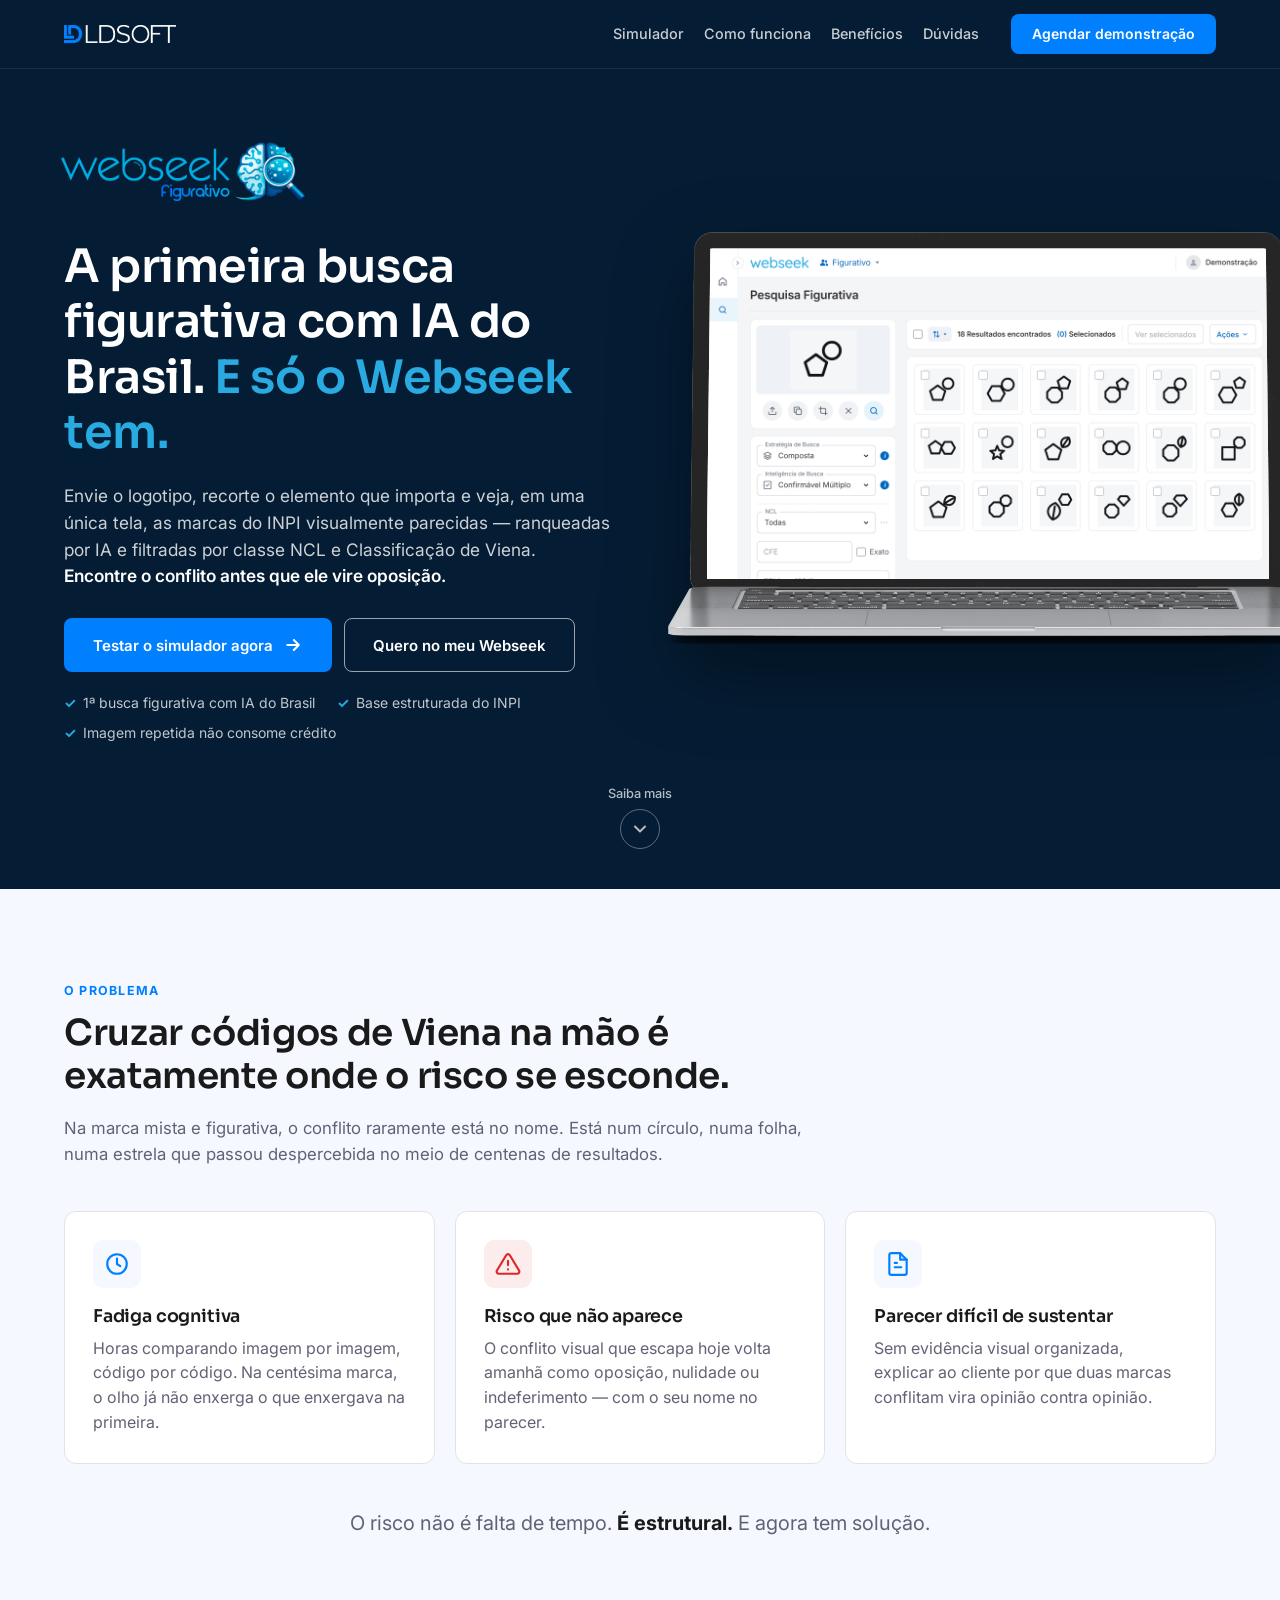
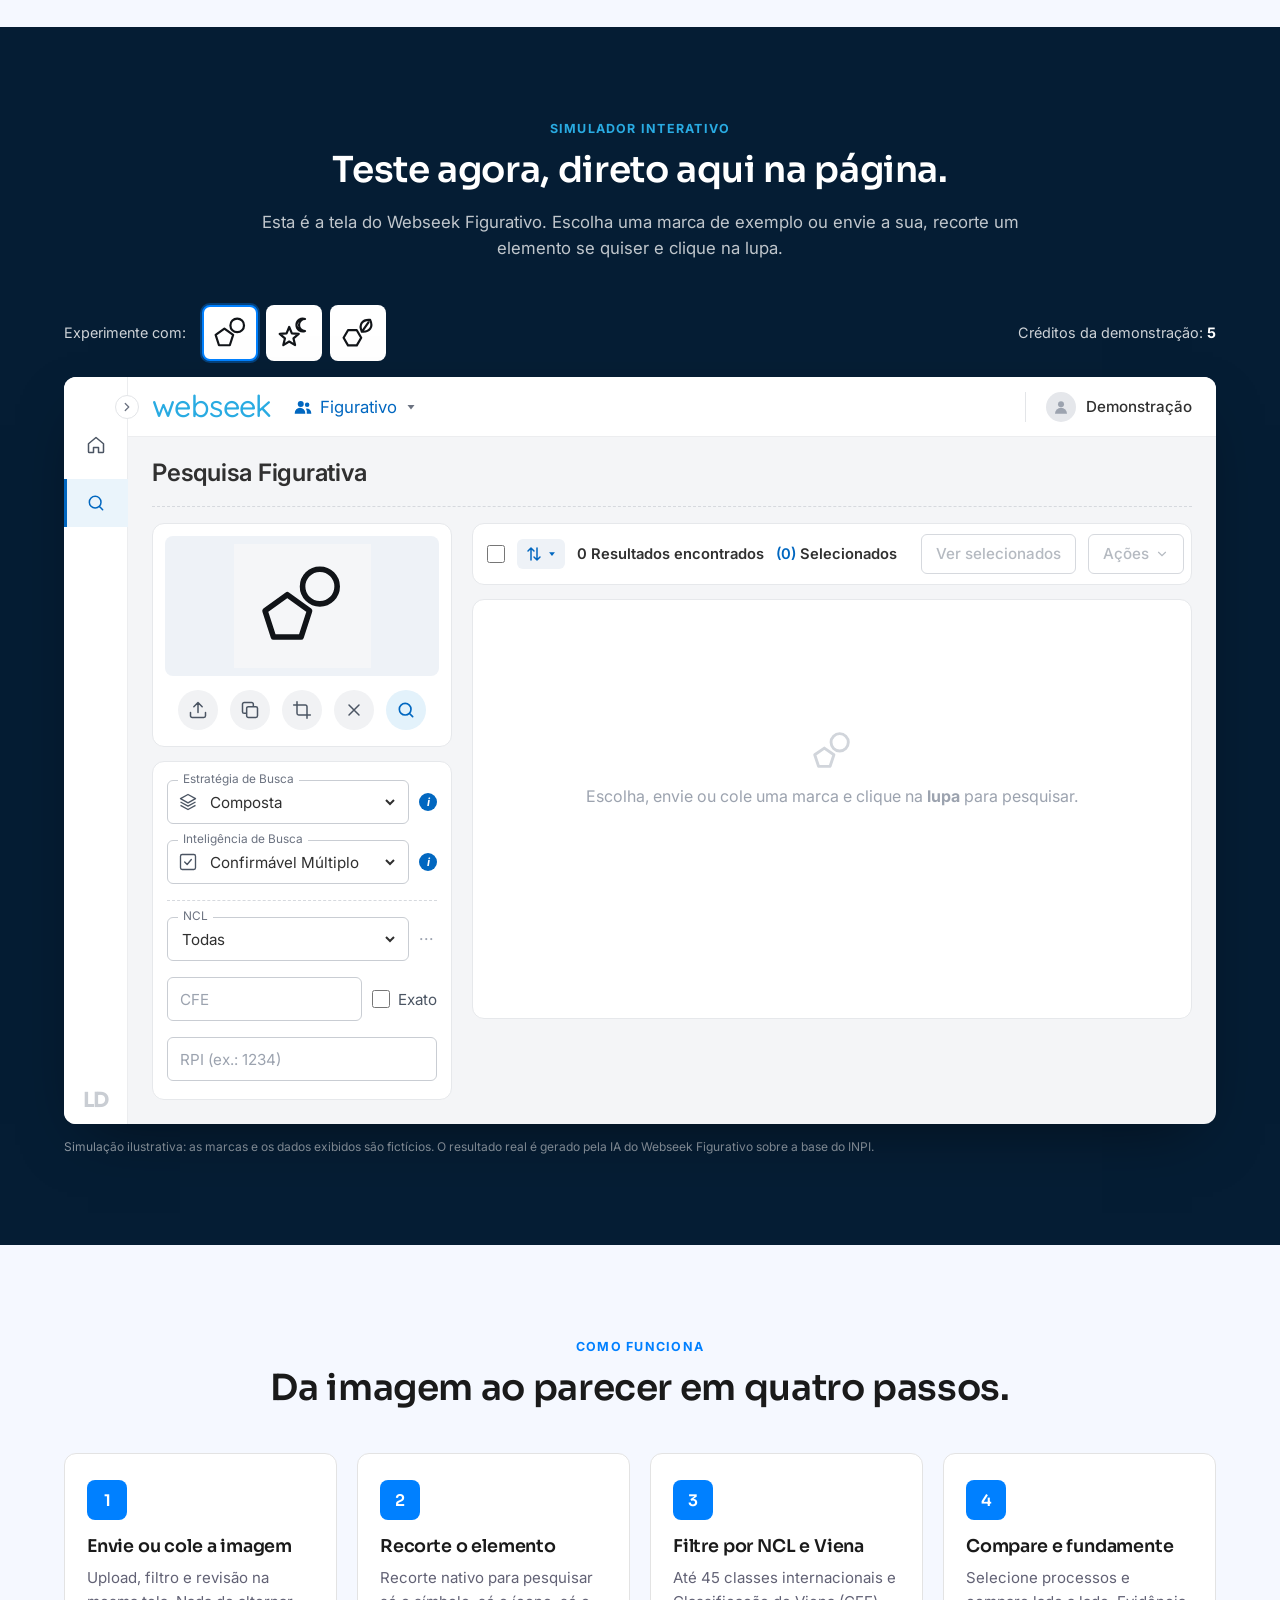
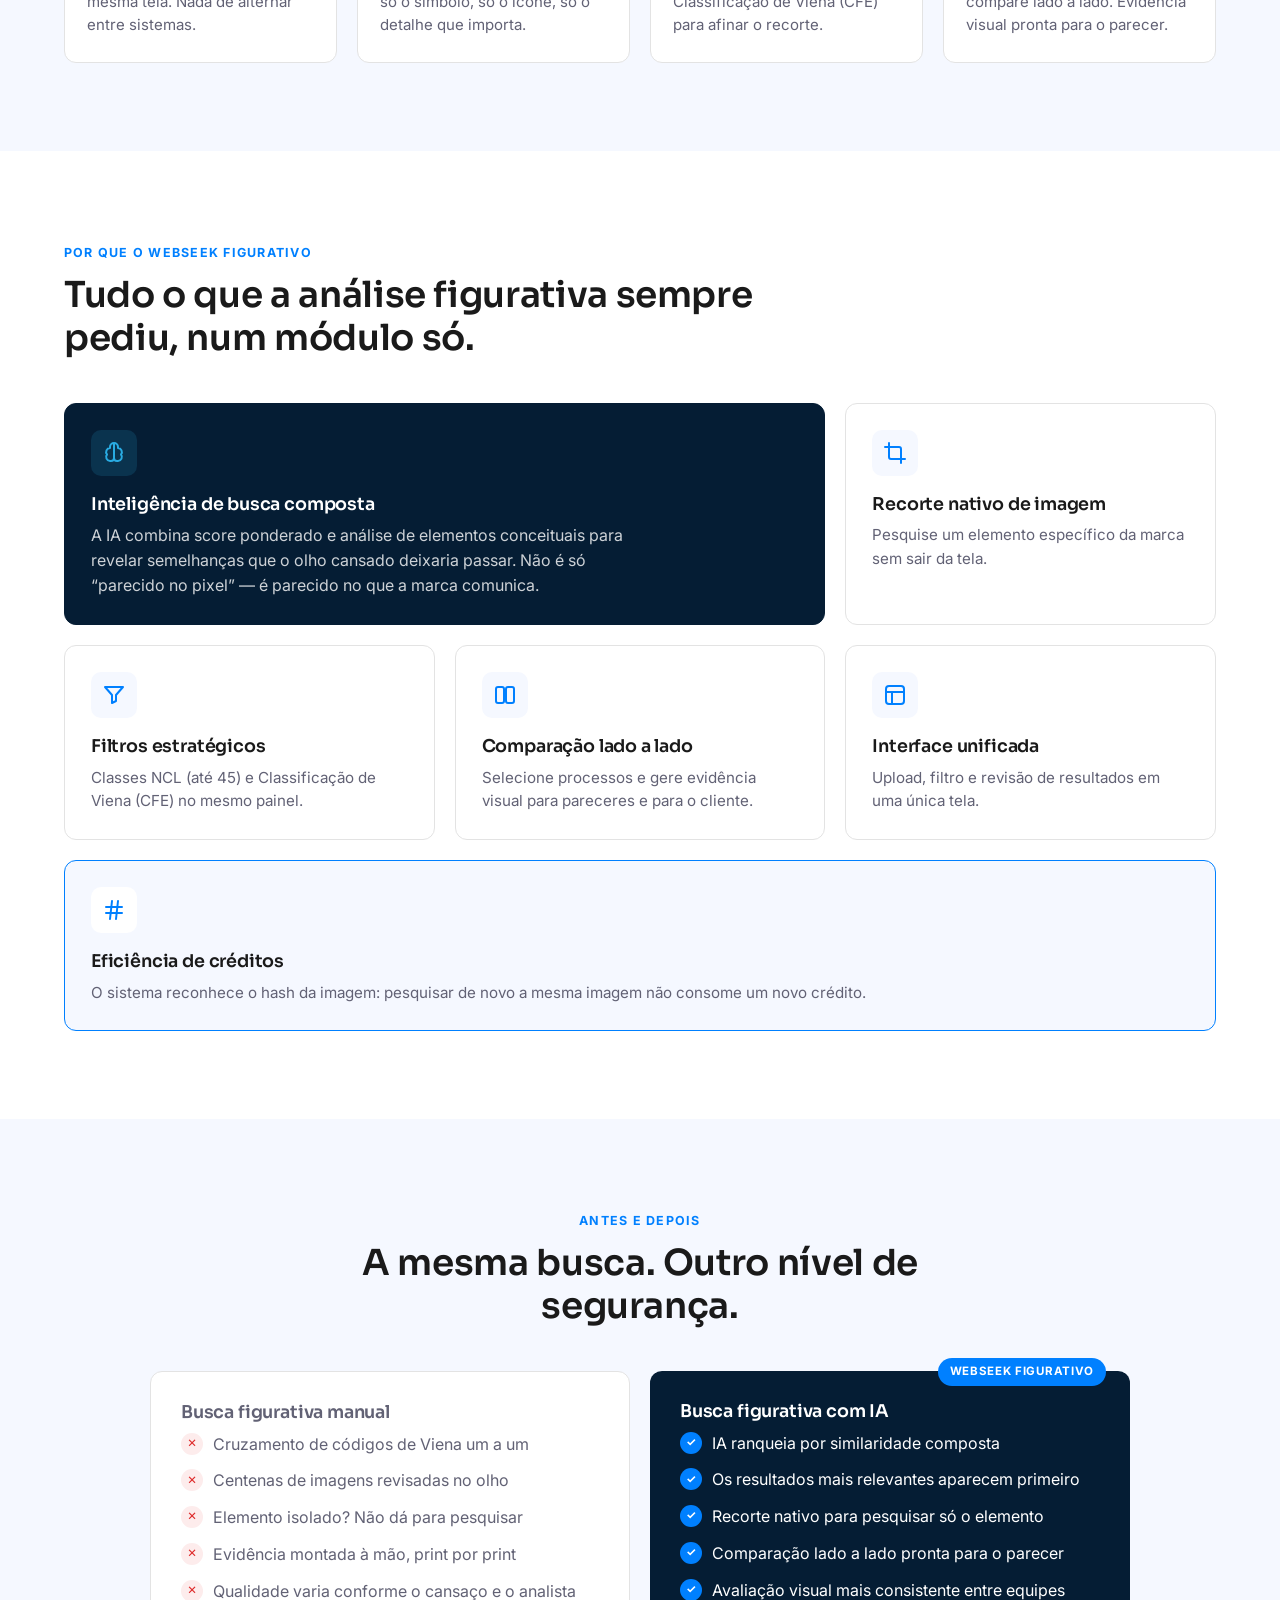
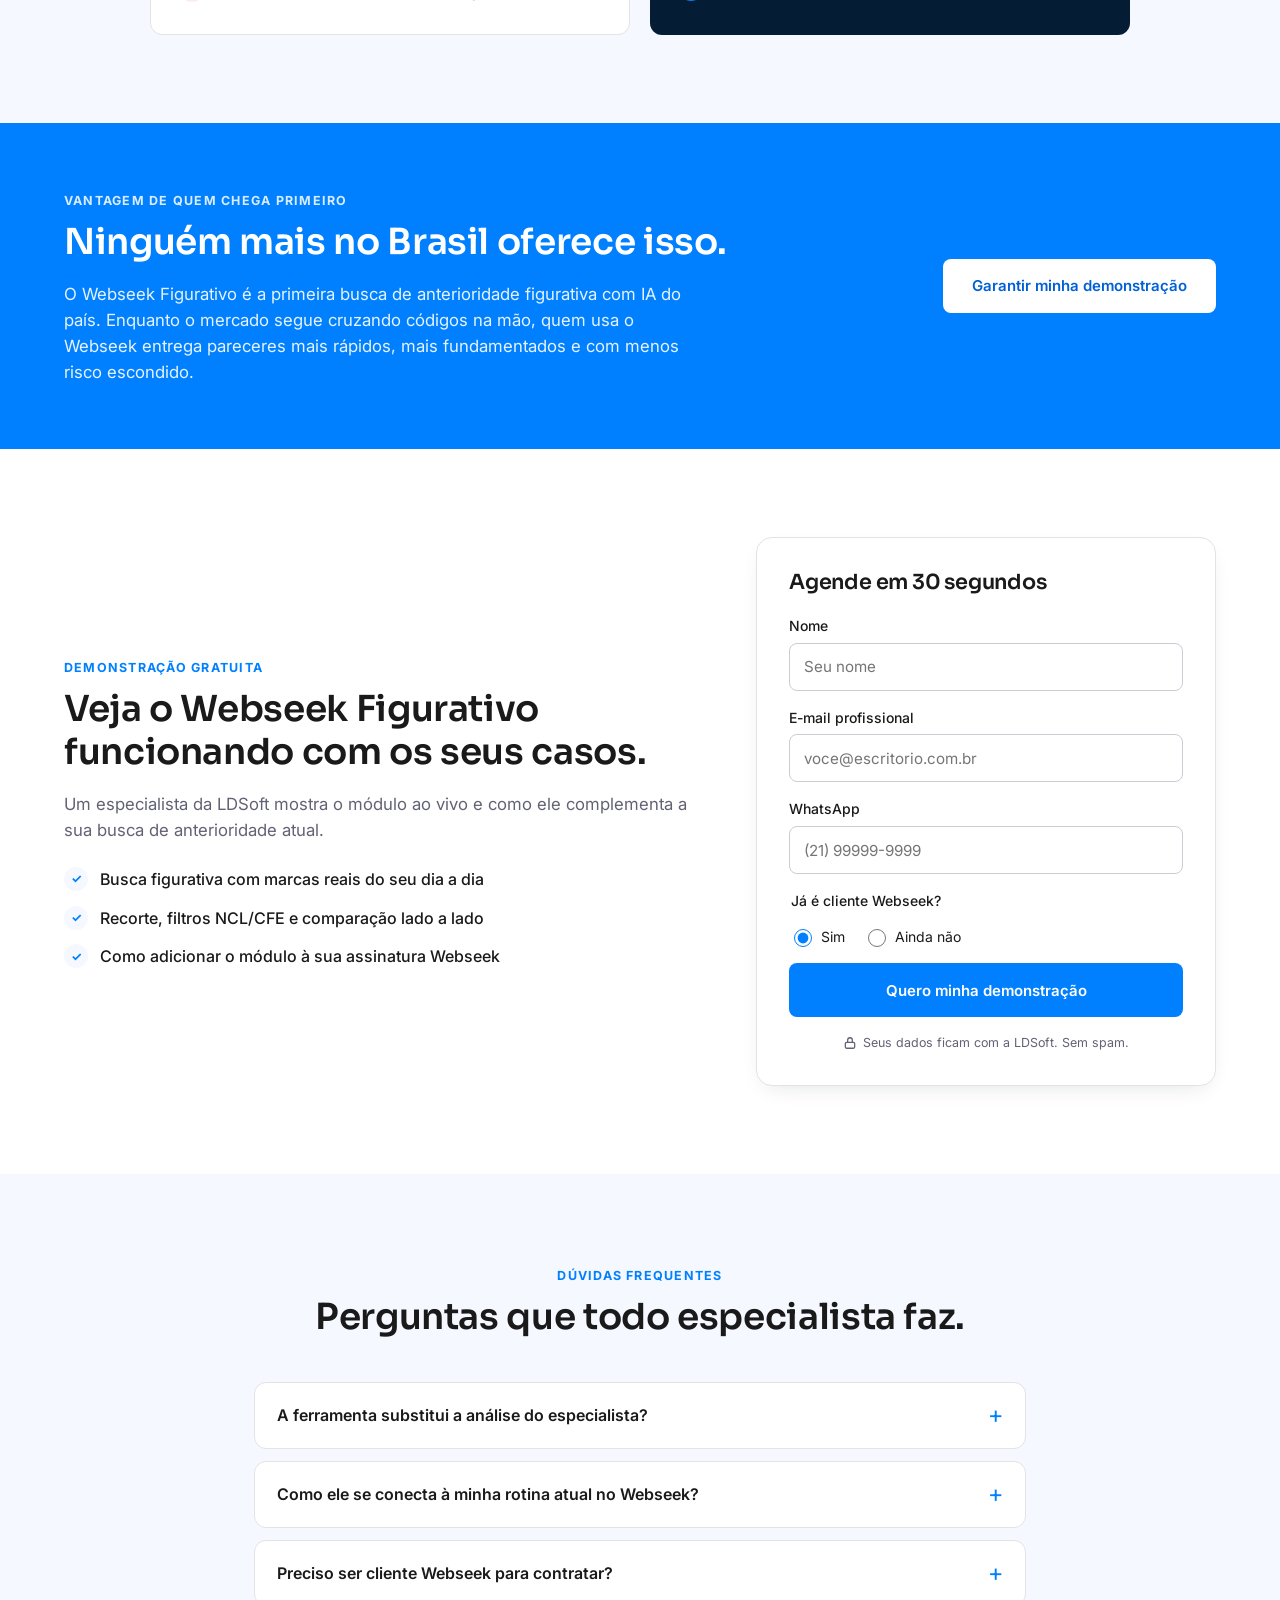
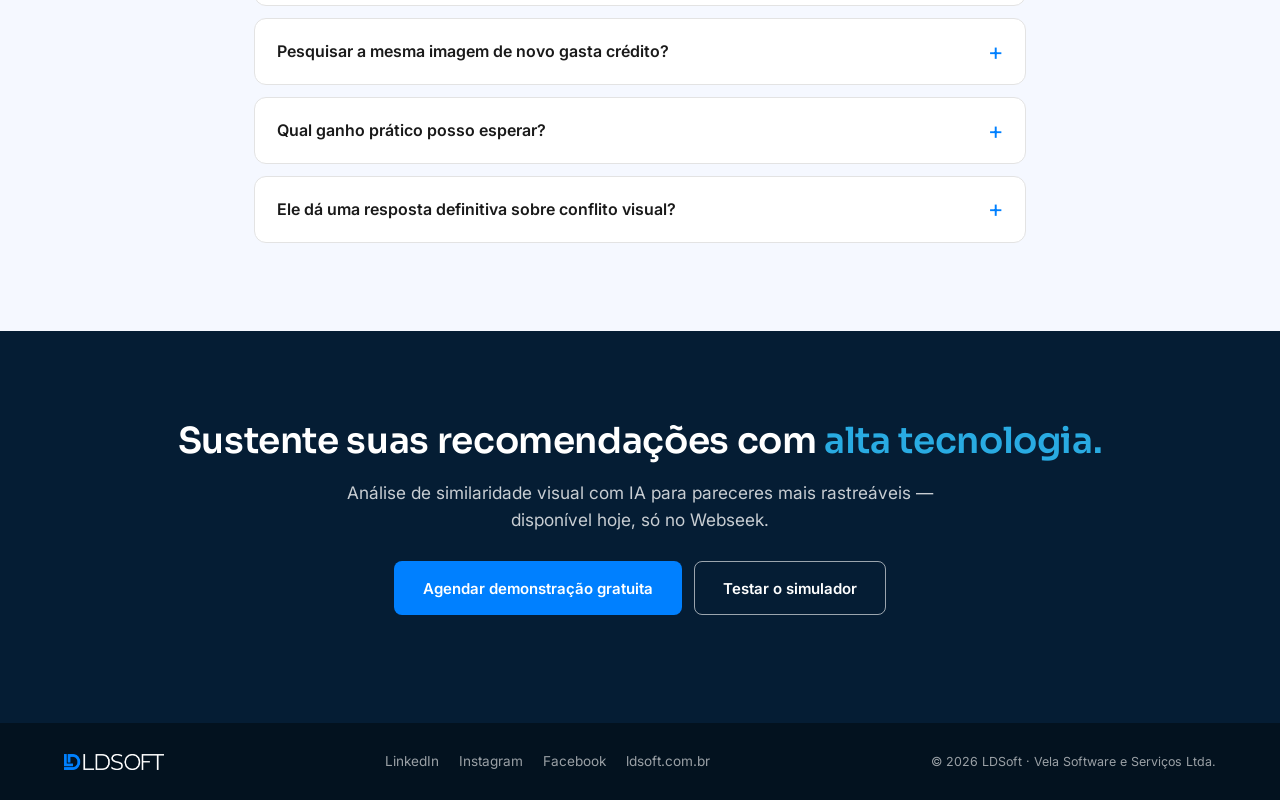
==== commit ccd133c7: "Adiciona menu recolhido e simplifica o banner no celular - Menu ☰ na barra superior (tablet e celula" ====
--- a/index.html
+++ b/index.html
@@ -28,15 +28,26 @@
       <a href="#beneficios">Benefícios</a>
       <a href="#faq">Dúvidas</a>
     </nav>
-    <a href="#demonstracao" class="btn btn--primary btn--sm" data-cta="header">Agendar demonstração</a>
-  </div>
+    <a href="#demonstracao" class="btn btn--primary btn--sm topbar__cta" data-cta="header">Agendar demonstração</a>
+    <button type="button" class="menu-btn" id="menuBtn" aria-label="Abrir menu" aria-expanded="false" aria-controls="mobileMenu">
+      <span class="menu-btn__bars" aria-hidden="true"><i></i><i></i><i></i></span>
+    </button>
+  </div>
+  <nav class="mobile-menu" id="mobileMenu" aria-label="Menu" hidden>
+    <div class="container">
+      <a href="#simulador">Simulador</a>
+      <a href="#como-funciona">Como funciona</a>
+      <a href="#beneficios">Benefícios</a>
+      <a href="#faq">Dúvidas</a>
+      <a href="#demonstracao" class="btn btn--primary btn--block" data-cta="menu">Agendar demonstração</a>
+    </div>
+  </nav>
 </header>
 
 <main>
 
 <!-- ============ HERO / BANNER ============ -->
 <section class="hero">
-  <div class="hero__glow" aria-hidden="true"></div>
   <div class="container hero__grid">
     <div class="hero__copy">
       <img class="hero__logo" src="assets/logo-webseek-figurativo.png" alt="Webseek Figurativo" width="1220" height="400">
--- a/styles.css
+++ b/styles.css
@@ -77,6 +77,26 @@
 .topbar__nav a { color: rgba(255,255,255,.78); text-decoration: none; font-size: .9rem; font-weight: 500; }
 .topbar__nav a:hover { color: var(--white); }
 
+/* Menu recolhido (tablet e celular) */
+.menu-btn { display: none; width: 44px; height: 44px; border-radius: var(--radius-btn); border: 1px solid rgba(255,255,255,.25); background: transparent; color: var(--white); cursor: pointer; place-items: center; flex: none; }
+.menu-btn:hover { border-color: rgba(255,255,255,.6); }
+.menu-btn:focus-visible { outline: 3px solid var(--blue2); outline-offset: 2px; }
+.menu-btn__bars { position: relative; width: 20px; height: 14px; display: block; }
+.menu-btn__bars i { position: absolute; left: 0; width: 100%; height: 2px; border-radius: 2px; background: currentColor; transition: transform .25s ease, opacity .2s ease, top .25s ease; }
+.menu-btn__bars i:nth-child(1) { top: 0; }
+.menu-btn__bars i:nth-child(2) { top: 6px; }
+.menu-btn__bars i:nth-child(3) { top: 12px; }
+.menu-btn[aria-expanded="true"] .menu-btn__bars i:nth-child(1) { top: 6px; transform: rotate(45deg); }
+.menu-btn[aria-expanded="true"] .menu-btn__bars i:nth-child(2) { opacity: 0; }
+.menu-btn[aria-expanded="true"] .menu-btn__bars i:nth-child(3) { top: 6px; transform: rotate(-45deg); }
+.mobile-menu { position: absolute; left: 0; right: 0; top: 100%; background: var(--blue7); border-bottom: 1px solid rgba(255,255,255,.1); box-shadow: 0 20px 40px -20px rgba(0,0,0,.6); animation: menuIn .22s ease-out both; }
+.mobile-menu .container { display: flex; flex-direction: column; padding-top: 8px; padding-bottom: 20px; }
+.mobile-menu a:not(.btn) { display: flex; align-items: center; min-height: 52px; color: rgba(255,255,255,.88); text-decoration: none; font-weight: 500; font-size: 1.02rem; border-bottom: 1px solid rgba(255,255,255,.08); }
+.mobile-menu a:not(.btn):hover { color: var(--white); }
+.mobile-menu .btn { margin-top: 18px; }
+@media (min-width: 761px) { .mobile-menu .btn { display: none; } .mobile-menu .container { padding-bottom: 8px; } }
+@keyframes menuIn { from { opacity: 0; transform: translateY(-8px); } to { opacity: 1; transform: none; } }
+
 /* ---------- Hero ---------- */
 .hero { position: relative; overflow: hidden; color: var(--white); background: var(--blue7); padding: 64px 0 40px; }
 /* Brilho sutil que acompanha o cursor (posição suavizada pelo app.js) */
@@ -169,9 +189,11 @@
 /* Janela do app (réplica da tela real) */
 .sim {
   position: relative; display: grid; grid-template-columns: 64px 1fr;
-  background: #F4F5F7; color: var(--black2); border-radius: 12px; overflow: hidden;
+  background: #F4F5F7; color: var(--black2); border-radius: 12px;
+  overflow: hidden; overflow: clip; /* clip: impede que scrollIntoView desloque a janela para o lado */
   font-family: var(--font); box-shadow: var(--shadow-lg);
 }
+.app__main, .app__right, .app__left { min-width: 0; }
 .app__side { background: var(--white); border-right: 1px solid #ECEDEF; display: flex; flex-direction: column; align-items: center; padding: 14px 0; gap: 10px; position: relative; }
 .app__toggle { position: absolute; right: -12px; top: 18px; width: 24px; height: 24px; border-radius: 50%; background: var(--white); border: 1px solid #E3E5E8; display: grid; place-items: center; color: #6B7280; z-index: 1; }
 .app__nav { width: 64px; height: 48px; display: grid; place-items: center; color: #4B5563; margin-top: 30px; }
@@ -310,6 +332,7 @@
 .feature--wide p { color: rgba(255,255,255,.8); font-size: 1rem; max-width: 560px; }
 .feature--wide .feature__icon { background: rgba(41,171,226,.15); color: var(--blue2); }
 .feature--accent { grid-column: 1 / -1; border-color: var(--blue3); background: var(--lightblue); }
+.feature--accent .feature__icon { background: var(--white); }
 
 /* ---------- Comparativo ---------- */
 .vs { display: grid; grid-template-columns: 1fr 1fr; gap: 20px; max-width: 980px; margin: 0 auto; }
@@ -380,28 +403,60 @@
 .mbar { display: none; }
 
 /* ---------- Responsivo ---------- */
+/* Monitores grandes */
+@media (min-width: 1600px) {
+  .container { max-width: 1320px; }
+  h1 { font-size: 3.4rem; }
+}
+/* Notebooks menores (1280–1366) */
+@media (max-width: 1280px) {
+  .hero__grid { gap: 56px; }
+  .topbar__nav { gap: 20px; }
+}
 @media (max-width: 1100px) {
   .app__cols { grid-template-columns: 260px 1fr; }
   .sim__grid { grid-template-columns: repeat(4, 1fr); }
-}
+  .rbar { flex-wrap: wrap; row-gap: 10px; }
+  .rbar__div { display: none; }
+}
+/* Tablets */
 @media (max-width: 1024px) {
-  .hero__grid { grid-template-columns: 1fr; }
+  .topbar__nav { display: none; }
+  .topbar__inner { gap: 12px; }
+  .topbar__cta { margin-left: auto; }
+  .menu-btn { display: grid; }
+  .hero__grid { grid-template-columns: 1fr; gap: 48px; }
+  .hero__copy { max-width: 680px; }
   .hero__visual { max-width: 720px; margin: 0 auto; width: 100%; }
   .steps { grid-template-columns: repeat(2, 1fr); }
   .features { grid-template-columns: repeat(2, 1fr); }
   .lead { grid-template-columns: 1fr; gap: 40px; }
   .pioneer__inner { flex-direction: column; align-items: flex-start; }
   .app__cols { grid-template-columns: 1fr; }
-  .qcard { max-width: 420px; }
+  /* imagem e filtros lado a lado; resultados embaixo */
+  .app__left { display: grid; grid-template-columns: 1fr 1fr; gap: 14px; align-items: start; }
+  .fcard { margin-top: 0; }
+  .vs { gap: 28px; }
+  .check { min-height: 40px; }
 }
 @media (max-width: 760px) {
   .container { padding: 0 16px; }
-  .topbar__nav { display: none; }
-  .topbar__inner { justify-content: space-between; }
-  .topbar .btn { display: none; }
-  .hero { padding: 40px 0 32px; }
-  .hero__logo { width: 190px; }
-  .hero__ctas .btn { width: 100%; }
+  .topbar__inner { justify-content: space-between; height: 60px; }
+  .topbar__cta { display: none; }
+  .topbar__logo img { width: 100px; }
+  .mobile-menu .container { padding-left: 16px; padding-right: 16px; }
+
+  /* Banner no celular: sem notebook, ocupa a 1ª tela com o botão de rolar visível */
+  .hero { display: flex; flex-direction: column; min-height: calc(100vh - 60px); min-height: calc(100svh - 60px); padding: 24px 0 18px; }
+  .hero__grid { flex: 1; align-content: center; }
+  .hero__visual, .hero__checks { display: none; }
+  .hero__logo { width: 150px; margin-bottom: 16px; }
+  h1 { font-size: 1.75rem; }
+  .hero__lead { font-size: .95rem; margin-bottom: 0; }
+  .hero__ctas { margin: 20px 0 0; gap: 10px; }
+  .hero__ctas .btn { width: 100%; height: 3rem; }
+  .scroll-down { margin-top: 20px; }
+  .scroll-down span { font-size: .75rem; }
   .section { padding: 64px 0; }
   .pain, .steps, .features, .vs { grid-template-columns: 1fr; }
   .feature--wide { grid-column: auto; }
@@ -414,7 +469,16 @@
   .app__user { display: none; }
   .app__content { padding: 16px 12px; }
   .app__title { font-size: 1.2rem; }
-  .qcard { max-width: none; }
+  .app__left { grid-template-columns: 1fr; }
+  .vs { gap: 32px; }
+  .vs__col { padding: 26px 22px; }
+  .ofield select, .ofield input { font-size: .9rem; }
+  /* barra de resultados: contagem na 1ª linha, seleção + botões na 2ª */
+  .rbar__count { flex: 1 1 auto; }
+  .rbar__sel { flex: 1 1 100%; order: 3; }
+  .rbar > .obtn, .rbar > .actions { order: 4; flex: 1 1 0; }
+  .rbar > .actions .obtn { width: 100%; justify-content: center; }
+  .rbar > .obtn { justify-content: center; }
   .rbar { gap: 10px; padding: 10px 12px; flex-wrap: wrap; }
   .rbar__sel { margin-left: 0; }
   .rbar__div { display: none; }
@@ -435,6 +499,27 @@
   .mbar .btn--ghost { flex: 0 0 auto; }
   .footer { padding-bottom: 90px; }
 }
+/* Celulares pequenos (até 380px) */
+@media (max-width: 380px) {
+  h1 { font-size: 1.6rem; }
+  .hero__logo { width: 170px; }
+  .sim__grid { grid-template-columns: repeat(2, 1fr); }
+  .sim-pick { gap: 10px; }
+  .sample { width: 52px; height: 52px; }
+  .form { padding: 20px; }
+  .btn--lg { padding: 0 20px; }
+}
+/* Celulares de tela baixa (ex.: iPhone SE): compacta o banner para o botão de rolar caber */
+@media (max-width: 760px) and (max-height: 640px) {
+  .hero { padding: 16px 0 12px; }
+  .hero__logo { width: 118px; margin-bottom: 10px; }
+  h1 { font-size: 1.4rem; margin-bottom: .4em; }
+  .hero__lead { font-size: .86rem; line-height: 1.45; }
+  .hero__ctas { margin-top: 14px; }
+  .hero__ctas .btn--ghost { display: none; }
+  .scroll-down { margin-top: 12px; }
+  .scroll-down span { display: none; }
+}
 @media (prefers-reduced-motion: reduce) {
   *, *::before, *::after { animation: none !important; transition: none !important; scroll-behavior: auto !important; }
 }
